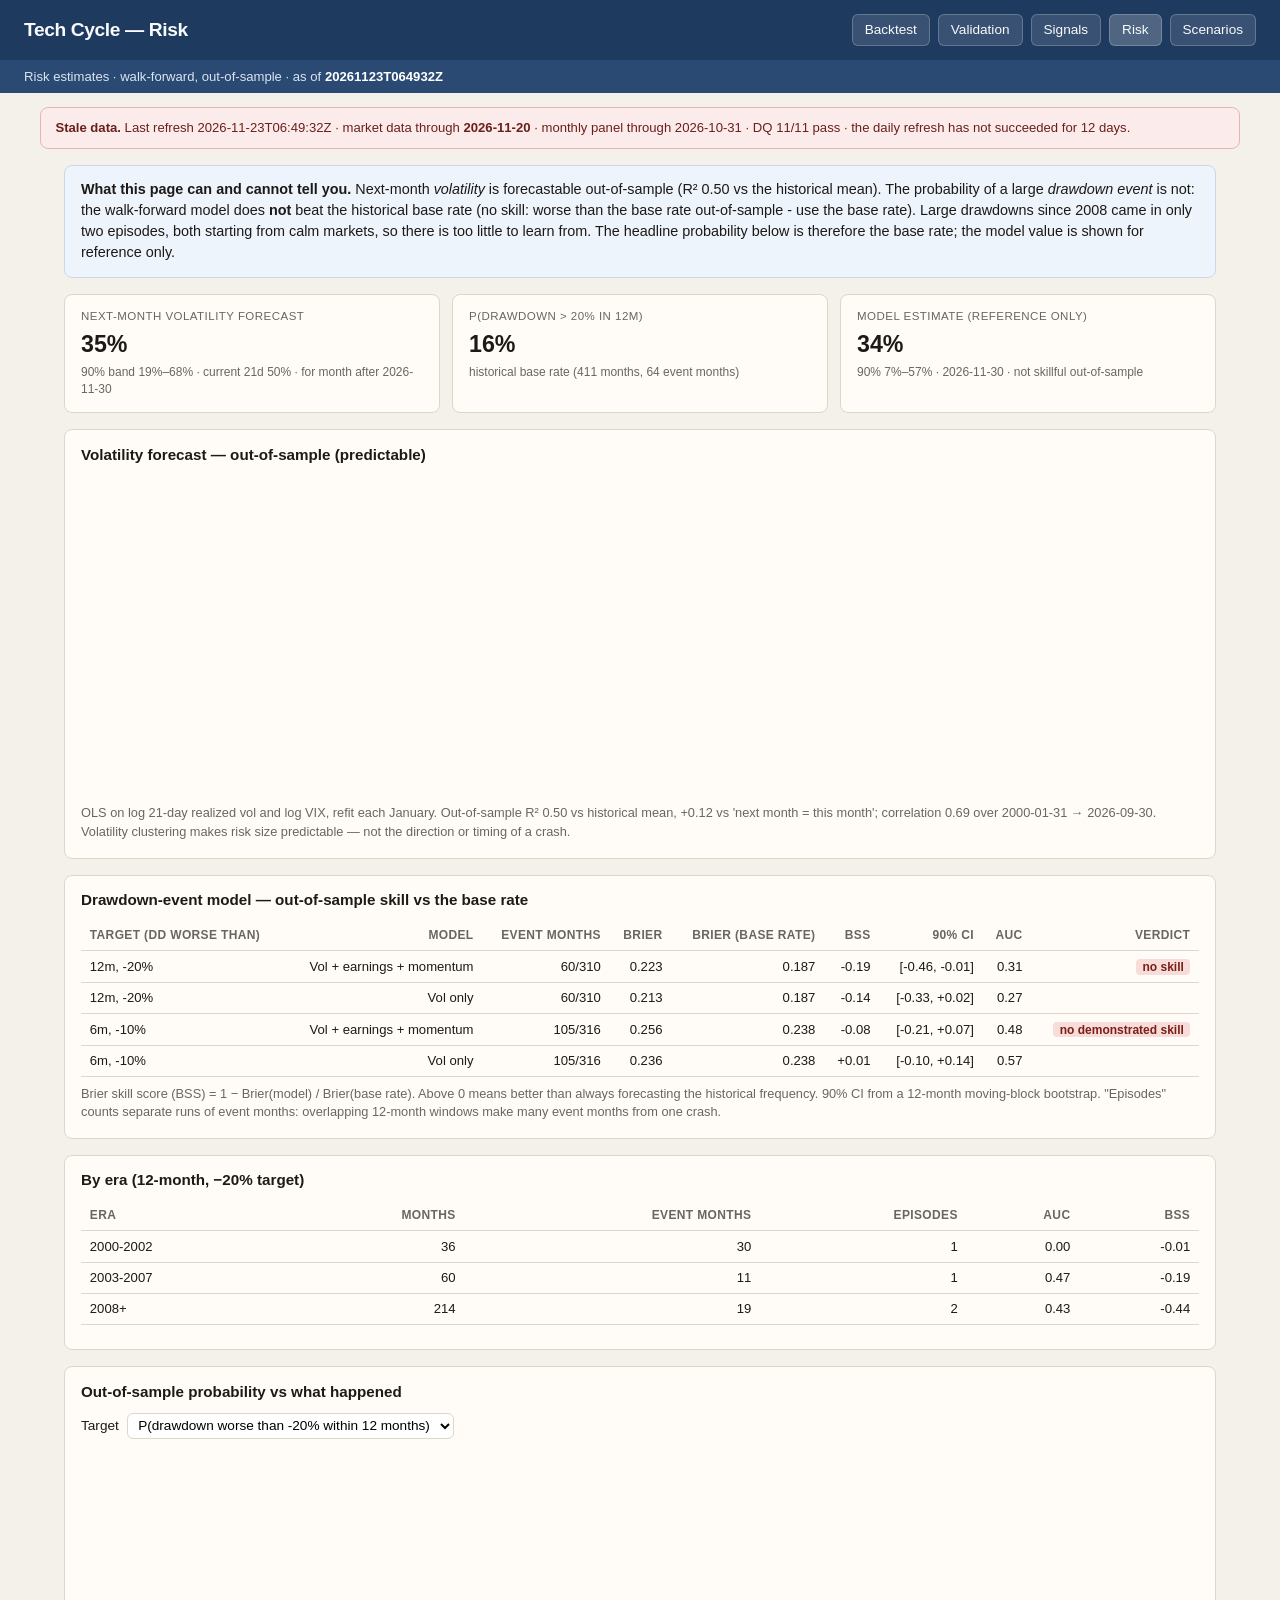
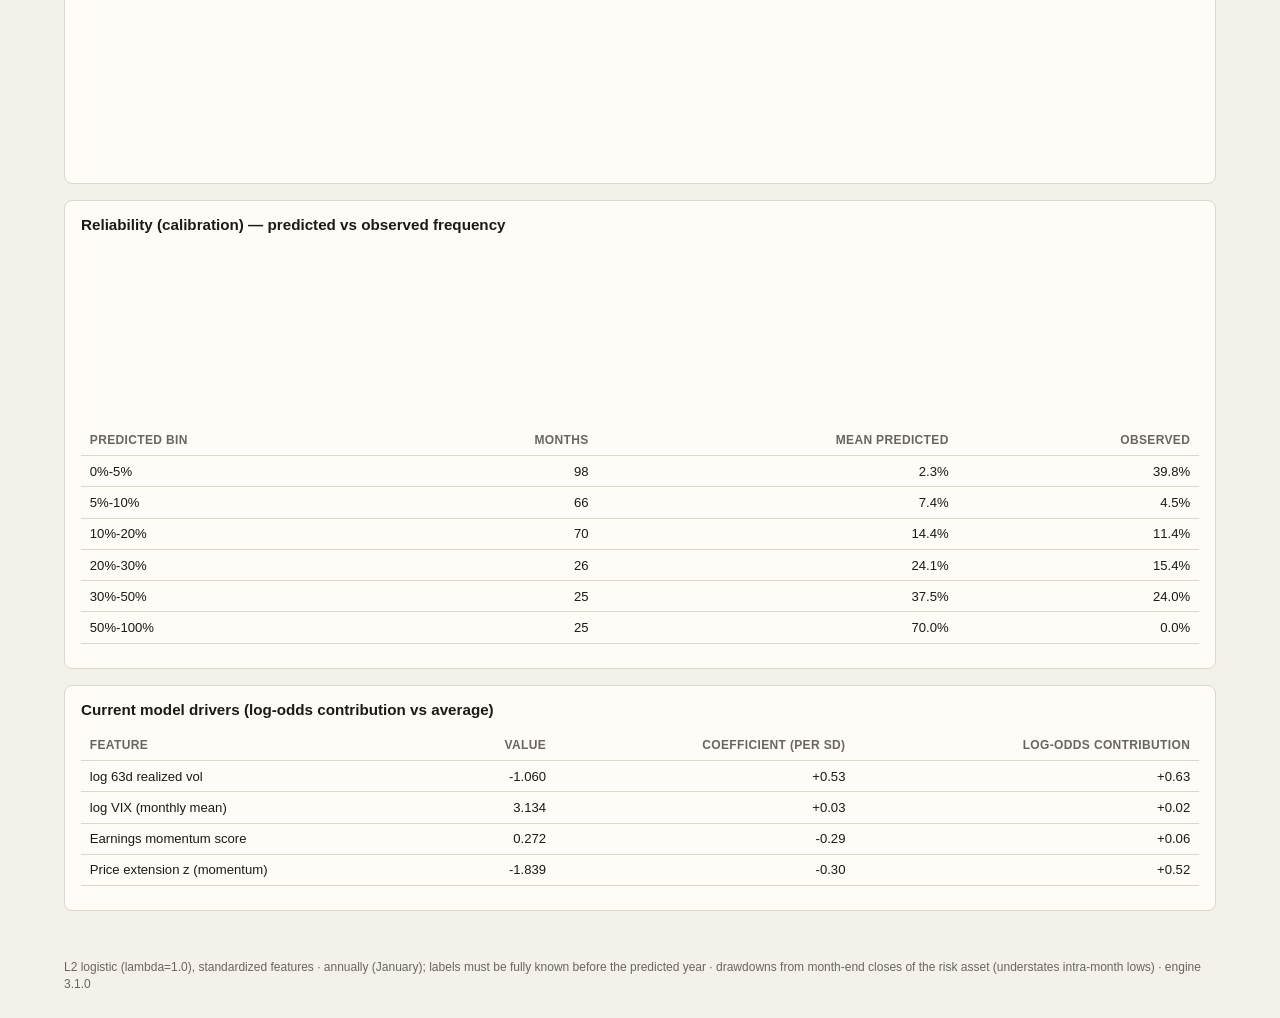
==== risk.html @ 4c21b6f7 "Add walk-forward drawdown-probability model and volatility forecast - engine/tcd/risk_model.py: L2 l" ====
<!DOCTYPE html>
<html lang="en">
<head>
  <meta charset="utf-8" />
  <meta name="viewport" content="width=device-width, initial-scale=1" />
  <title>Tech Cycle — Risk</title>
  <link rel="stylesheet" href="css/app.css" />
  <script src="static/chart.umd.min.js"></script>
</head>
<body>
  <header class="topbar">
    <h1>Tech Cycle — Risk</h1>
    <nav class="nav-links" aria-label="Primary">
      <a href="index.html">Backtest</a>
      <a href="validation.html">Validation</a>
      <a href="signals.html">Signals</a>
      <a class="active" href="risk.html">Risk</a>
      <a href="scenarios.html">Scenarios</a>
    </nav>
  </header>
  <div class="subbar" id="asof-line">Loading…</div>
  <div class="banner" id="banner">Loading data status…</div>

  <main>
    <section class="interp" id="summary">Loading…</section>

    <section class="metrics">
      <div class="card"><div class="label">Next-month volatility forecast</div><div class="value" id="r-vol">—</div><div class="sub" id="r-vol-sub">—</div></div>
      <div class="card"><div class="label" id="r-dd-label">P(drawdown &gt; 20% in 12m)</div><div class="value" id="r-dd">—</div><div class="sub" id="r-dd-sub">—</div></div>
      <div class="card"><div class="label">Model estimate (reference only)</div><div class="value" id="r-model">—</div><div class="sub" id="r-model-sub">—</div></div>
    </section>

    <section class="panel">
      <h2>Volatility forecast — out-of-sample (predictable)</h2>
      <div class="chart-wrap"><canvas id="volChart"></canvas></div>
      <p class="note" id="volNote"></p>
    </section>

    <section class="panel">
      <h2>Drawdown-event model — out-of-sample skill vs the base rate</h2>
      <div class="table-wrap"><table id="skillTable"></table></div>
      <p class="note">Brier skill score (BSS) = 1 − Brier(model) / Brier(base rate). Above 0 means better than always forecasting the historical frequency. 90% CI from a 12-month moving-block bootstrap. "Episodes" counts separate runs of event months: overlapping 12-month windows make many event months from one crash.</p>
    </section>

    <section class="panel">
      <h2>By era (12-month, −20% target)</h2>
      <div class="table-wrap"><table id="eraTable"></table></div>
    </section>

    <section class="panel">
      <h2>Out-of-sample probability vs what happened</h2>
      <label class="picker">Target <select id="tgtPick"></select></label>
      <div class="chart-wrap"><canvas id="probChart"></canvas></div>
    </section>

    <section class="panel">
      <h2>Reliability (calibration) — predicted vs observed frequency</h2>
      <div class="chart-wrap short"><canvas id="relChart"></canvas></div>
      <div class="table-wrap"><table id="relTable"></table></div>
    </section>

    <section class="panel">
      <h2>Current model drivers (log-odds contribution vs average)</h2>
      <div class="table-wrap"><table id="drvTable"></table></div>
    </section>
  </main>

  <footer id="footer">Loading…</footer>
  <script src="js/common.js"></script>
  <script src="js/risk.js"></script>
</body>
</html>
---- css/app.css ----
:root {
  --bg: #f4f1ea;
  --panel: #fffcf7;
  --ink: #1c1917;
  --muted: #6b6560;
  --line: #ddd6cb;
  --accent: #2f6f4e;
  --nav: #1e3a5f;
  --nav-sub: #2a4a73;
  --warn: #c45c26;
  --shock: #8b1e3f;
  --gold: #b08900;
}

* { box-sizing: border-box; }

body {
  margin: 0;
  font-family: "IBM Plex Sans", "Segoe UI", sans-serif;
  background: var(--bg);
  color: var(--ink);
  line-height: 1.45;
}

a { color: inherit; }

.topbar {
  background: var(--nav);
  color: #f8fafc;
  padding: 0.85rem 1.5rem;
  display: flex;
  flex-wrap: wrap;
  align-items: center;
  justify-content: space-between;
  gap: 0.75rem;
}

.topbar h1 {
  margin: 0;
  font-size: 1.2rem;
  font-weight: 650;
  letter-spacing: -0.02em;
}

.nav-links {
  display: flex;
  gap: 0.5rem;
}

.nav-links a {
  text-decoration: none;
  background: rgba(255, 255, 255, 0.12);
  border: 1px solid rgba(255, 255, 255, 0.22);
  padding: 0.35rem 0.75rem;
  border-radius: 6px;
  font-size: 0.85rem;
}

.nav-links a.active,
.nav-links a:hover {
  background: rgba(255, 255, 255, 0.22);
}

.subbar {
  background: var(--nav-sub);
  color: #dbe4f0;
  padding: 0.45rem 1.5rem;
  font-size: 0.82rem;
}

.subbar strong { color: #fff; }

.banner {
  margin: 0.85rem 1.5rem 0;
  max-width: 1200px;
  margin-left: auto;
  margin-right: auto;
  background: #fff7e8;
  border: 1px solid #e8d4a8;
  color: #5c4a22;
  border-radius: 8px;
  padding: 0.65rem 0.9rem;
  font-size: 0.82rem;
}

main {
  padding: 1rem 1.5rem 2rem;
  max-width: 1200px;
  margin: 0 auto;
}

.metrics {
  display: grid;
  grid-template-columns: repeat(auto-fit, minmax(140px, 1fr));
  gap: 0.75rem;
  margin-bottom: 1rem;
}

.card {
  background: var(--panel);
  border: 1px solid var(--line);
  border-radius: 8px;
  padding: 0.85rem 1rem;
}

.card .label {
  font-size: 0.72rem;
  text-transform: uppercase;
  letter-spacing: 0.04em;
  color: var(--muted);
}

.card .value {
  font-size: 1.45rem;
  font-weight: 650;
  font-variant-numeric: tabular-nums;
  margin-top: 0.2rem;
}

.card .sub {
  font-size: 0.75rem;
  color: var(--muted);
  margin-top: 0.15rem;
}

.panel {
  background: var(--panel);
  border: 1px solid var(--line);
  border-radius: 8px;
  padding: 0.85rem 1rem 1rem;
  margin-bottom: 1rem;
}

.panel h2 {
  margin: 0 0 0.65rem;
  font-size: 0.95rem;
  font-weight: 600;
}

.chart-wrap { position: relative; height: 320px; }
.chart-wrap.short { height: 180px; }

.legend-regimes {
  display: flex;
  flex-wrap: wrap;
  gap: 0.75rem;
  margin: 0.35rem 0 0.75rem;
  font-size: 0.8rem;
}

.legend-regimes span {
  display: inline-flex;
  align-items: center;
  gap: 0.35rem;
}

.swatch {
  width: 12px;
  height: 12px;
  border-radius: 2px;
  display: inline-block;
}

.regime-strip {
  height: 28px;
  width: 100%;
  display: flex;
  border-radius: 4px;
  overflow: hidden;
  border: 1px solid var(--line);
  margin-bottom: 0.5rem;
}

.regime-strip div { height: 100%; min-width: 1px; }

.preview-grid {
  display: grid;
  grid-template-columns: repeat(auto-fit, minmax(220px, 1fr));
  gap: 0.75rem;
}

.scenario-card {
  border: 1px solid var(--line);
  border-radius: 8px;
  padding: 0.85rem 1rem;
  background: #fff;
}

.scenario-card.base { border-left: 4px solid var(--accent); }
.scenario-card.overheat { border-left: 4px solid var(--warn); }
.scenario-card.shock { border-left: 4px solid var(--shock); }

.scenario-card h3 {
  margin: 0 0 0.35rem;
  font-size: 0.95rem;
  text-transform: capitalize;
}

.scenario-card p {
  margin: 0.35rem 0;
  font-size: 0.85rem;
  color: var(--ink);
}

.scenario-card ul {
  margin: 0.35rem 0 0;
  padding-left: 1.1rem;
  font-size: 0.8rem;
  color: var(--muted);
}

.weight {
  font-weight: 650;
  font-variant-numeric: tabular-nums;
}

.interp {
  background: #eef4fb;
  border: 1px solid #c9d9ea;
  border-radius: 8px;
  padding: 0.85rem 1rem;
  margin-bottom: 1rem;
  font-size: 0.9rem;
}

.disclaimer {
  background: #eef4fb;
  border: 1px solid #c9d9ea;
  border-radius: 8px;
  padding: 0.75rem 1rem;
  font-size: 0.85rem;
  margin-top: 0.5rem;
}

footer {
  padding: 0 1.5rem 1.5rem;
  color: var(--muted);
  font-size: 0.75rem;
  max-width: 1200px;
  margin: 0 auto;
}

code {
  font-size: 0.85em;
  background: #ebe6dc;
  padding: 0.1em 0.3em;
  border-radius: 3px;
}

@media (max-width: 640px) {
  .topbar, .subbar, main, footer, .banner { padding-left: 1rem; padding-right: 1rem; }
  .chart-wrap { height: 260px; }
}

/* ---- v2 additions: live banner, badges, tables, heatmap ---- */
.banner.live { background: #ecf5ef; border-color: #b9d8c4; color: #1f4a33; }
.banner.stale { background: #fbeceb; border-color: #e5b5b0; color: #6b1f1a; }

.basis { margin: 0 0 0.5rem; font-size: 0.82rem; color: var(--muted); }
.note { margin: 0.5rem 0 0; font-size: 0.8rem; color: var(--muted); }
.muted { color: var(--muted); }
.small { font-size: 0.8rem; font-weight: 500; }

.badge {
  display: inline-block;
  padding: 0.1rem 0.55rem;
  border-radius: 999px;
  font-size: 1.05rem;
  color: #fff;
}
.badge.r1 { background: #c45c26; }
.badge.r2 { background: #8b1e3f; }
.badge.r3 { background: #b08900; }
.badge.r4 { background: #2f6f4e; }

.scenario-card.digestion { border-left: 4px solid var(--gold); }

.table-wrap { overflow-x: auto; margin-bottom: 0.5rem; }
table { border-collapse: collapse; width: 100%; font-size: 0.82rem; font-variant-numeric: tabular-nums; }
th, td { padding: 0.35rem 0.55rem; border-bottom: 1px solid var(--line); text-align: right; white-space: nowrap; }
th:first-child, td:first-child { text-align: left; }
thead th { color: var(--muted); font-weight: 600; font-size: 0.75rem; text-transform: uppercase; letter-spacing: 0.03em; }
table.heat td { text-align: center; }
table.heat th { text-align: center; }

.dq { font-weight: 650; font-size: 0.75rem; padding: 0.05rem 0.4rem; border-radius: 4px; }
.dq.PASS { background: #e3f1e8; color: #1f4a33; }
.dq.WARN { background: #fff1d6; color: #6b4e00; }
.dq.FAIL { background: #f8dcd9; color: #7a1f17; }

.picker { display: inline-flex; gap: 0.5rem; align-items: center; font-size: 0.85rem; margin-bottom: 0.5rem; }
.picker select { font: inherit; padding: 0.2rem 0.4rem; border: 1px solid var(--line); border-radius: 6px; background: #fff; }
.note, .interp { overflow-wrap: anywhere; }
.picker { max-width: 100%; flex-wrap: wrap; }
.picker select { max-width: 100%; }
.model-pick { display: flex; flex-wrap: wrap; gap: 0.4rem; align-items: center; margin: 0 0 0.75rem; }
.model-pick button {
  font: inherit; font-size: 0.82rem; padding: 0.3rem 0.75rem; border-radius: 6px;
  border: 1px solid var(--line); background: var(--panel); color: var(--ink); cursor: pointer;
}
.model-pick button.active { background: var(--nav); color: #fff; border-color: var(--nav); }
.model-pick button:disabled { opacity: 0.4; cursor: not-allowed; }
.card.candidate { border-style: dashed; border-color: #9fb3cc; }
.nav-links { flex-wrap: wrap; }
@media (max-width: 640px) {
  .nav-links a { padding: 0.3rem 0.55rem; font-size: 0.8rem; }
}
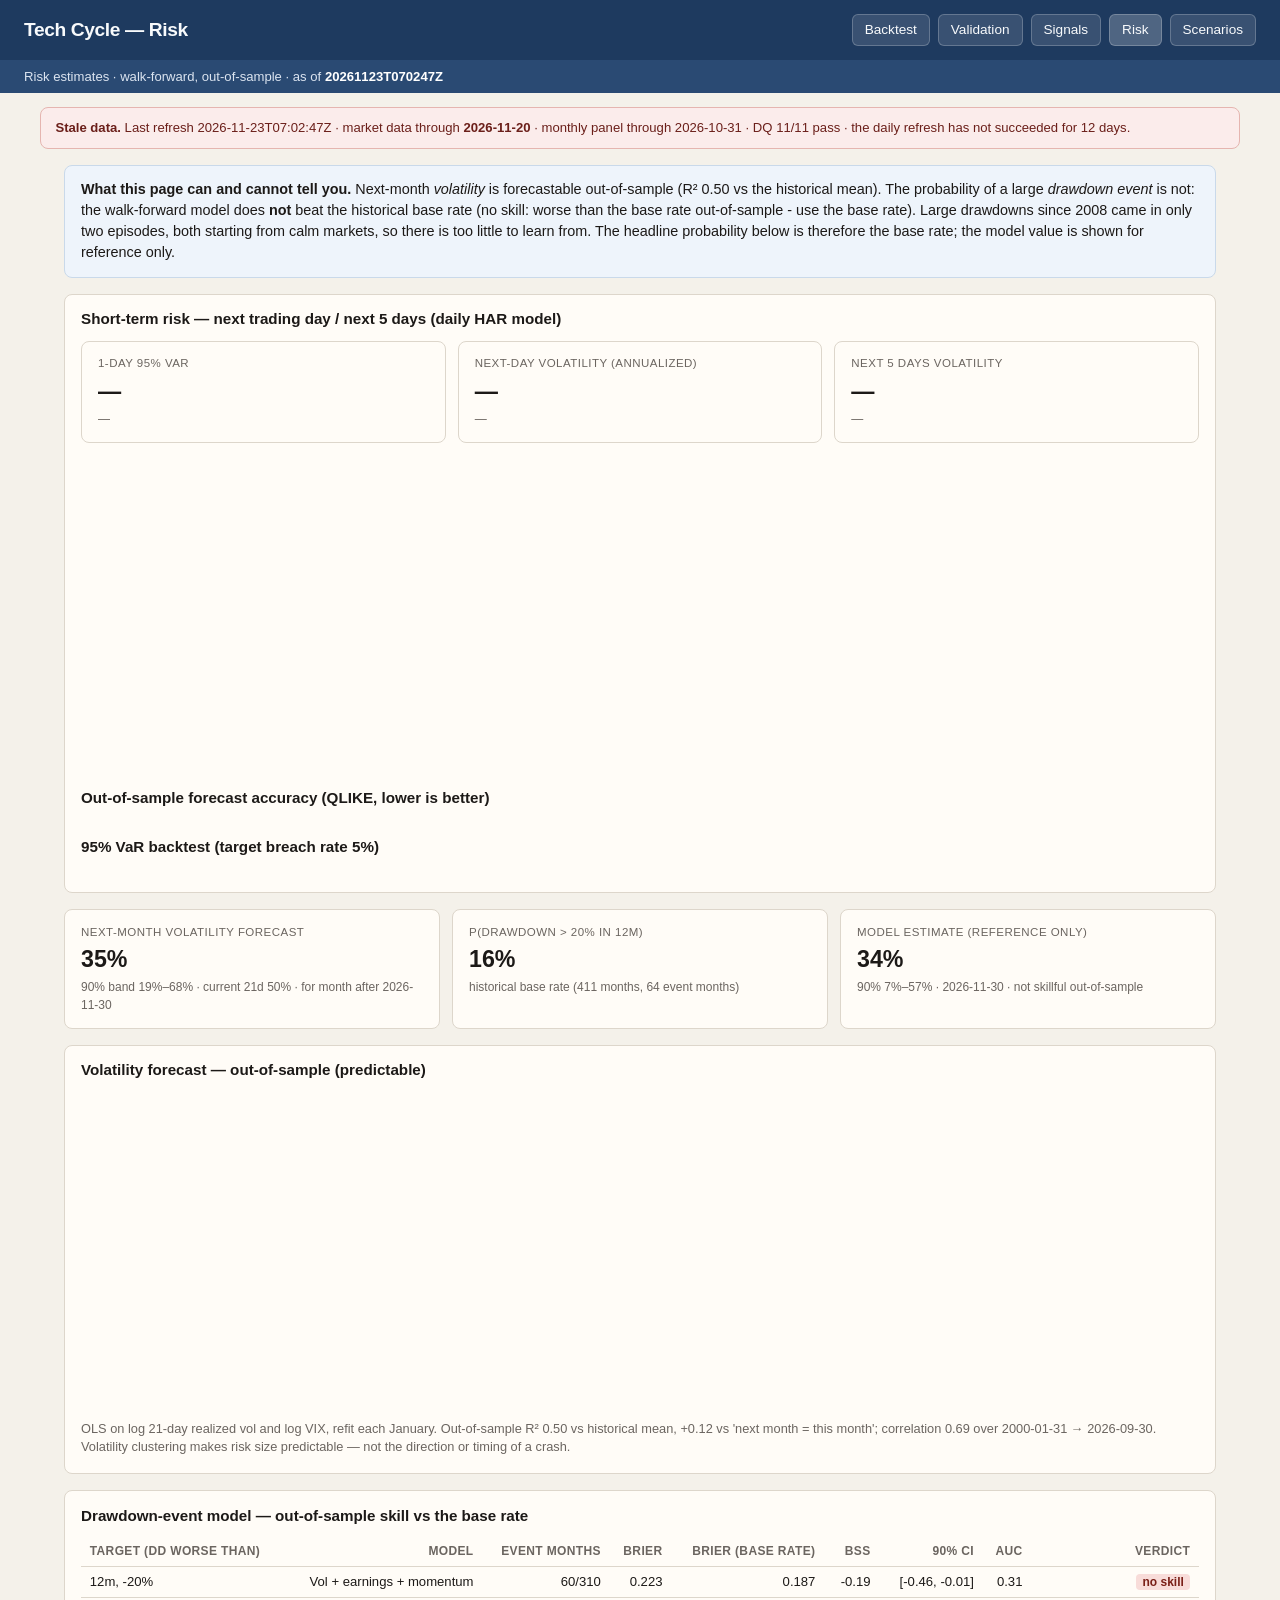
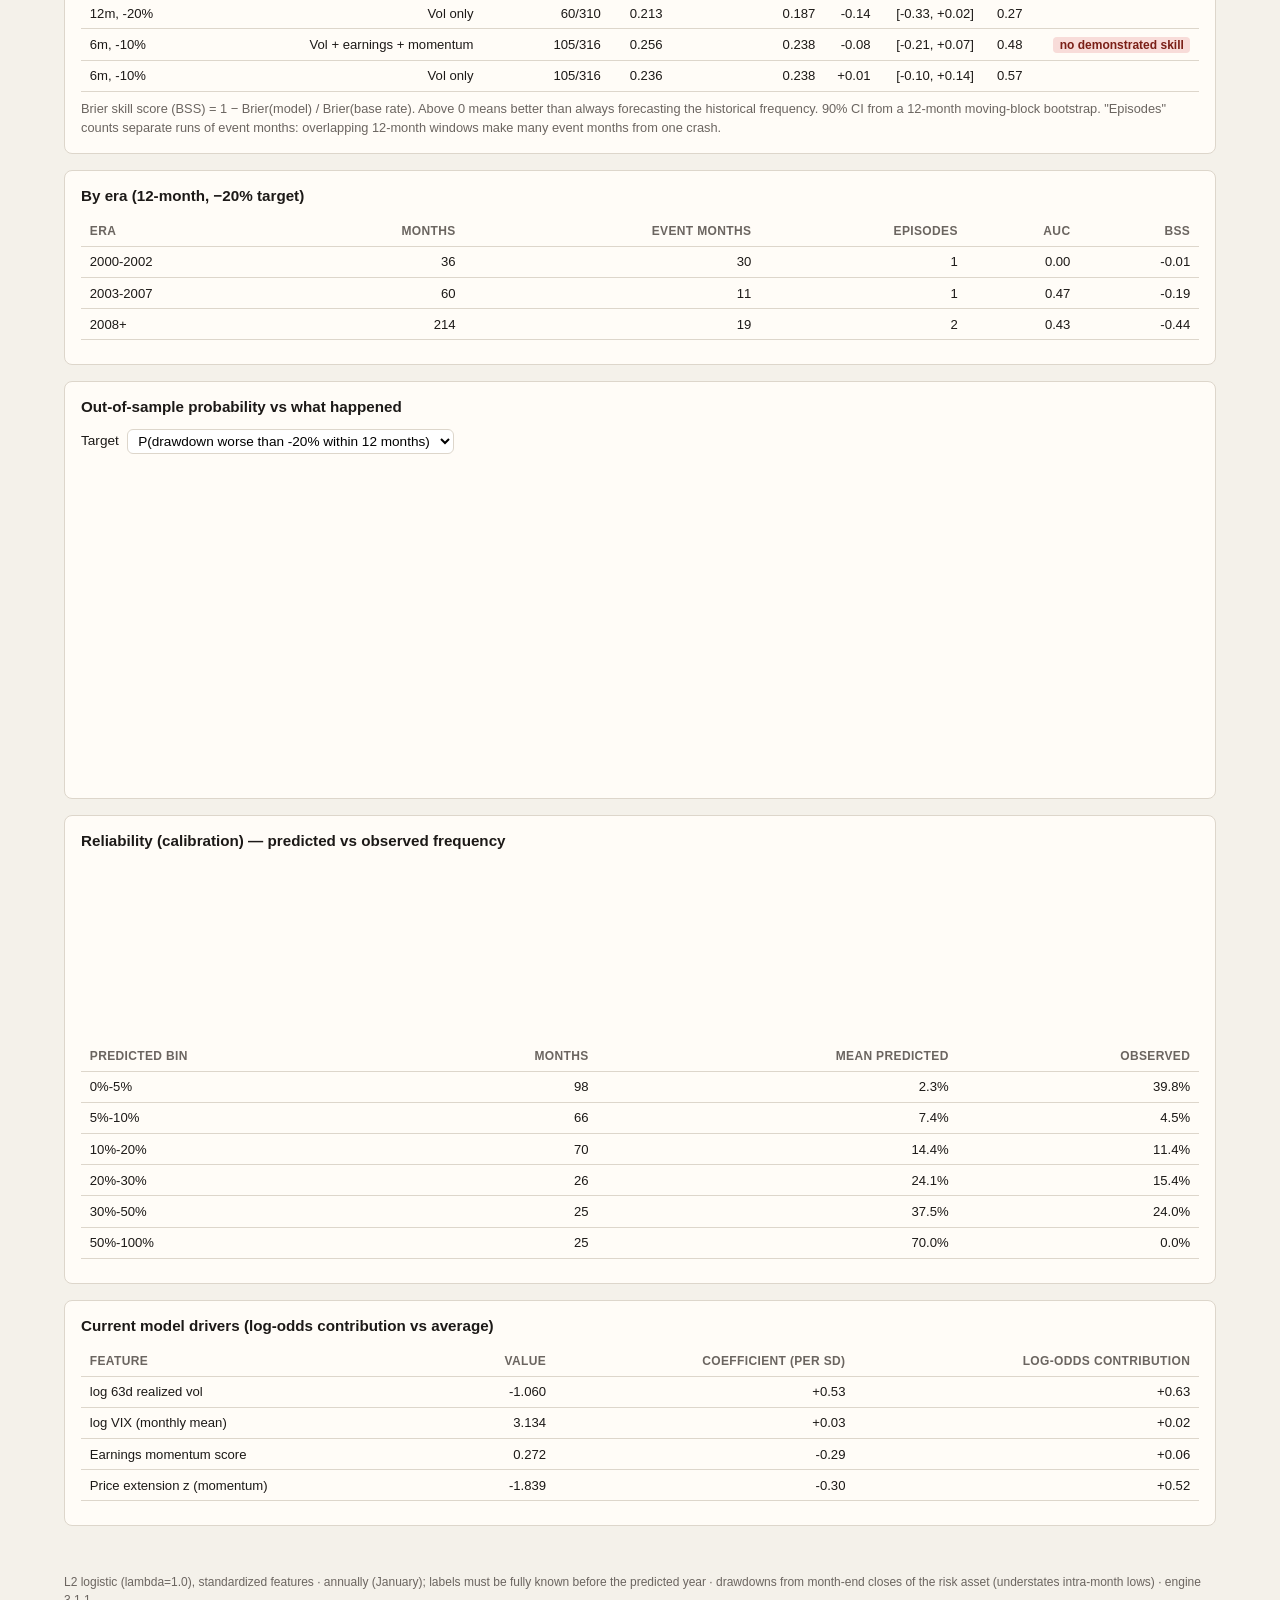
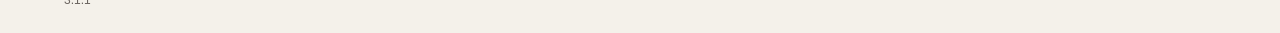
==== commit 0330460f: "Add daily HAR volatility / 95% VaR model and EPU news test - engine/tcd/short_risk.py: next-day and " ====
--- a/risk.html
+++ b/risk.html
@@ -23,6 +23,23 @@
 
   <main>
     <section class="interp" id="summary">Loading…</section>
+
+    <section class="panel">
+      <h2>Short-term risk — next trading day / next 5 days (daily HAR model)</h2>
+      <div class="metrics">
+        <div class="card"><div class="label">1-day 95% VaR</div><div class="value" id="s-var">—</div><div class="sub" id="s-var-sub">—</div></div>
+        <div class="card"><div class="label">Next-day volatility (annualized)</div><div class="value" id="s-vol1">—</div><div class="sub" id="s-vol1-sub">—</div></div>
+        <div class="card"><div class="label">Next 5 days volatility</div><div class="value" id="s-vol5">—</div><div class="sub" id="s-vol5-sub">—</div></div>
+      </div>
+      <div class="chart-wrap"><canvas id="varChart"></canvas></div>
+      <p class="note" id="varNote"></p>
+      <h2>Out-of-sample forecast accuracy (QLIKE, lower is better)</h2>
+      <div class="table-wrap"><table id="stVarTable"></table></div>
+      <div class="table-wrap"><table id="stDmTable"></table></div>
+      <h2>95% VaR backtest (target breach rate 5%)</h2>
+      <div class="table-wrap"><table id="stBtTable"></table></div>
+      <p class="note" id="epuNote"></p>
+    </section>
 
     <section class="metrics">
       <div class="card"><div class="label">Next-month volatility forecast</div><div class="value" id="r-vol">—</div><div class="sub" id="r-vol-sub">—</div></div>
--- a/css/app.css
+++ b/css/app.css
@@ -305,3 +305,4 @@
 @media (max-width: 640px) {
   .nav-links a { padding: 0.3rem 0.55rem; font-size: 0.8rem; }
 }
+#promoTable td:nth-child(2), #promoTable th:nth-child(2) { text-align: left; white-space: normal; }
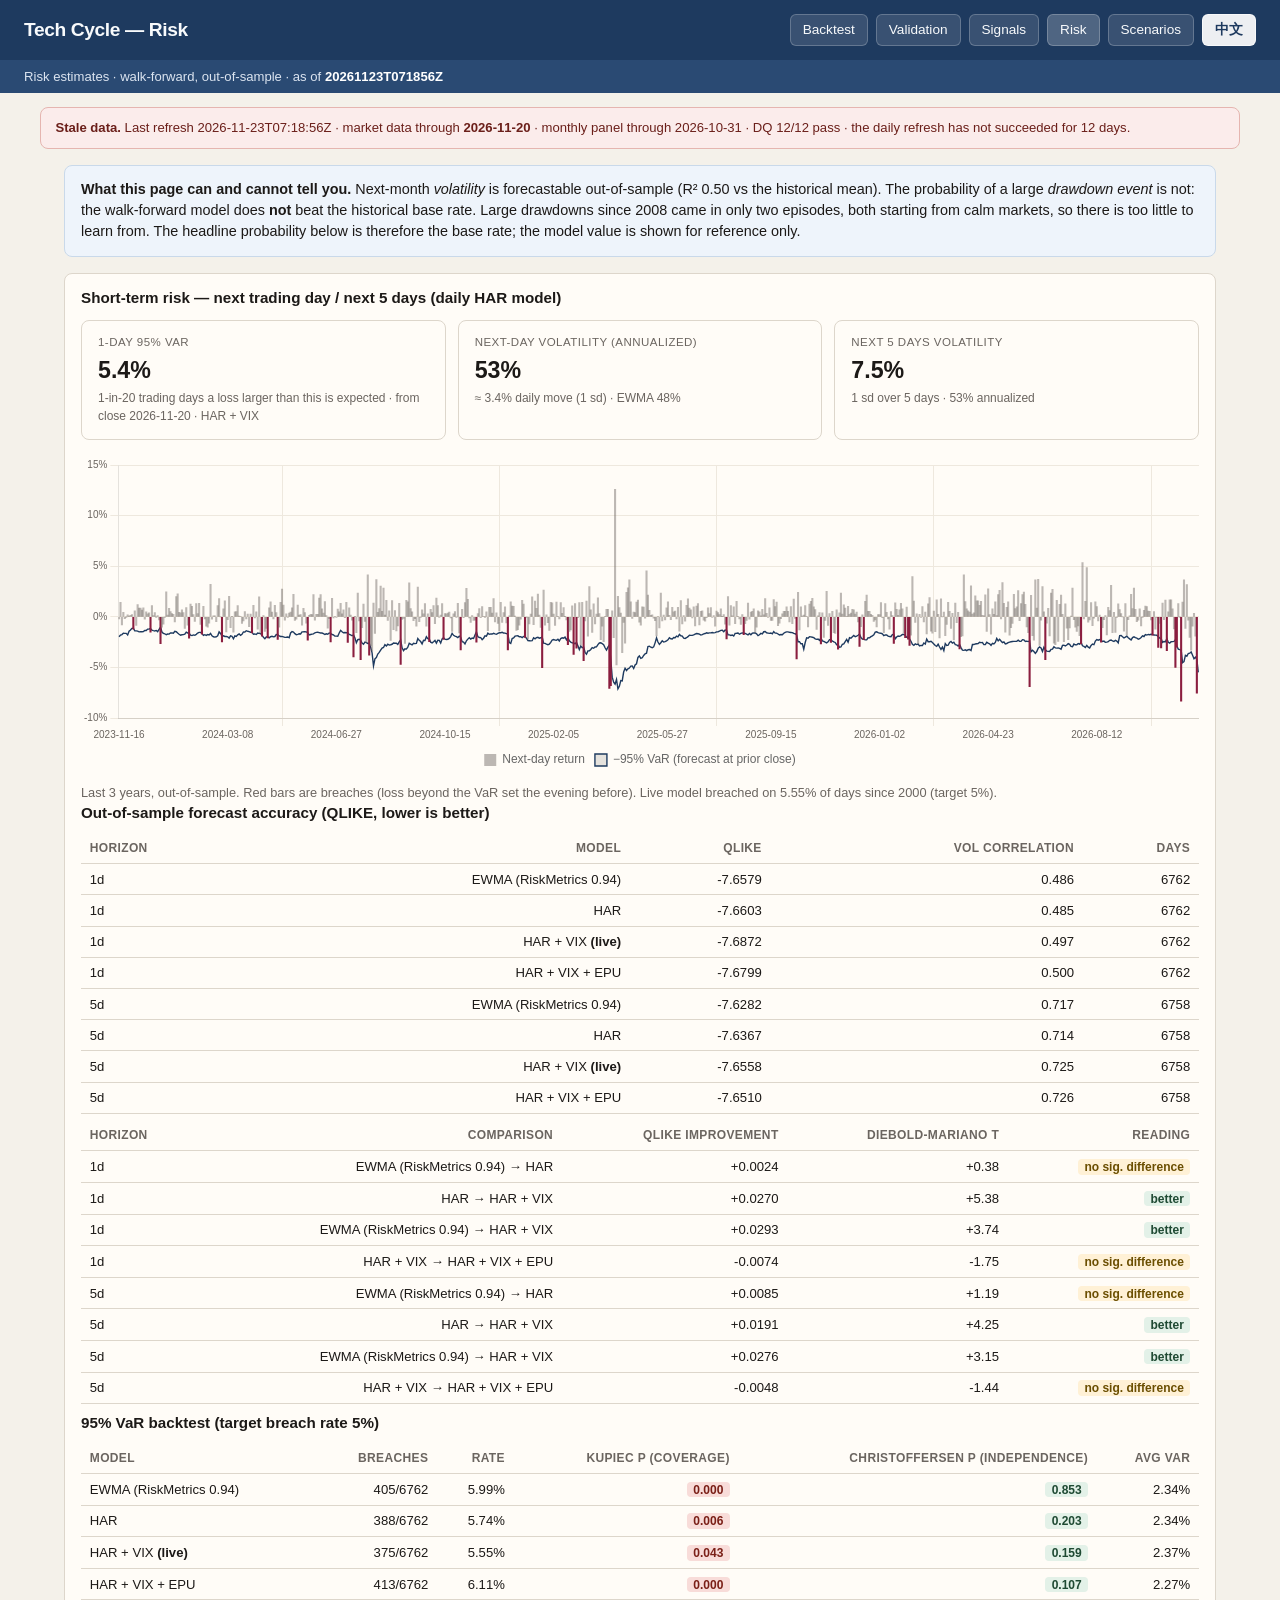
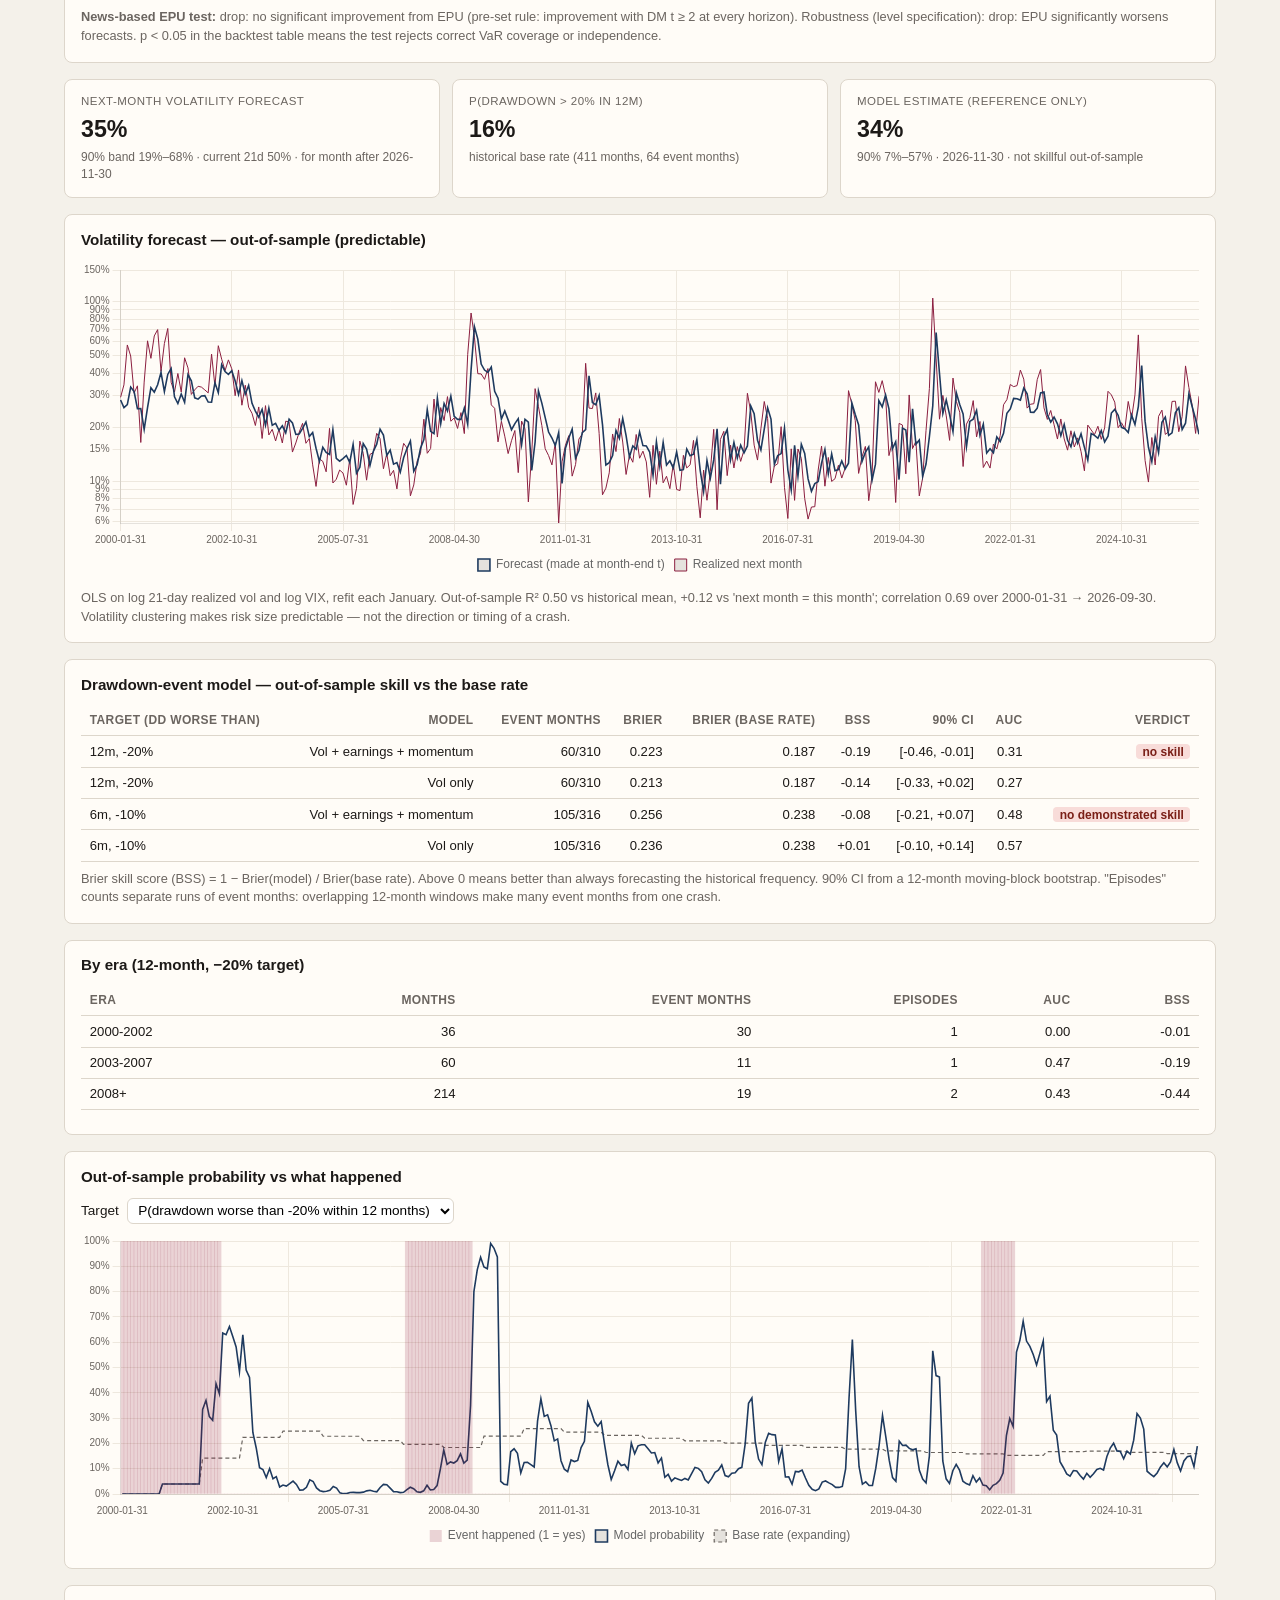
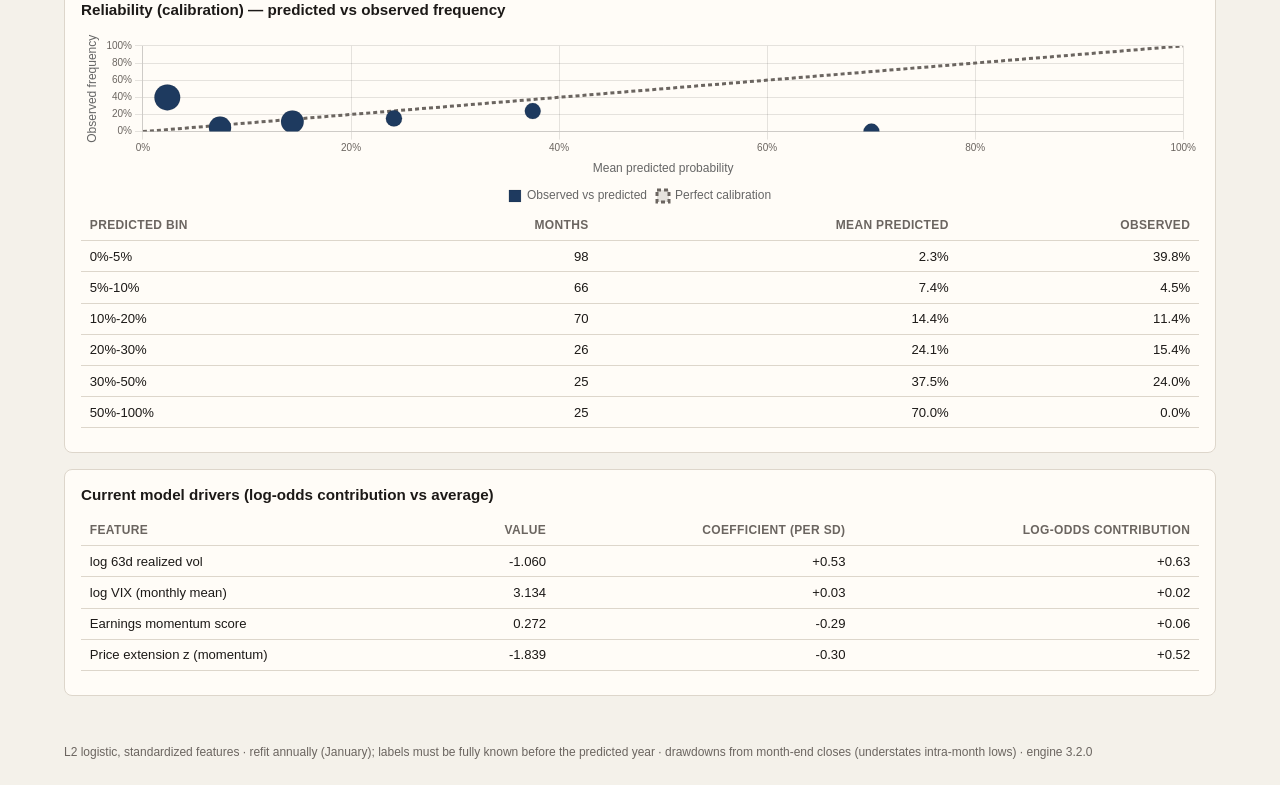
==== commit 39379f9f: "Add Traditional Chinese (zh-TW) locale to the dashboard - js/i18n.js: language detection (?lang= > s" ====
--- a/risk.html
+++ b/risk.html
@@ -7,82 +7,83 @@
   <link rel="stylesheet" href="css/app.css" />
   <script src="static/chart.umd.min.js"></script>
 </head>
-<body>
+<body data-i18n-title="risk.title">
   <header class="topbar">
-    <h1>Tech Cycle — Risk</h1>
+    <h1 data-i18n="risk.title">Tech Cycle — Risk</h1>
     <nav class="nav-links" aria-label="Primary">
-      <a href="index.html">Backtest</a>
-      <a href="validation.html">Validation</a>
-      <a href="signals.html">Signals</a>
-      <a class="active" href="risk.html">Risk</a>
-      <a href="scenarios.html">Scenarios</a>
+      <a href="index.html" data-i18n="nav.backtest">Backtest</a>
+      <a href="validation.html" data-i18n="nav.validation">Validation</a>
+      <a href="signals.html" data-i18n="nav.signals">Signals</a>
+      <a class="active" href="risk.html" data-i18n="nav.risk">Risk</a>
+      <a href="scenarios.html" data-i18n="nav.scenarios">Scenarios</a>
     </nav>
   </header>
-  <div class="subbar" id="asof-line">Loading…</div>
-  <div class="banner" id="banner">Loading data status…</div>
+  <div class="subbar" id="asof-line" data-i18n="common.loading">Loading…</div>
+  <div class="banner" id="banner" data-i18n="common.loadingStatus">Loading data status…</div>
 
   <main>
-    <section class="interp" id="summary">Loading…</section>
+    <section class="interp" id="summary" data-i18n="common.loading">Loading…</section>
 
-    <section class="panel">
-      <h2>Short-term risk — next trading day / next 5 days (daily HAR model)</h2>
+    <section class="panel" id="stPanel">
+      <h2 data-i18n="risk.st.h2"></h2>
       <div class="metrics">
-        <div class="card"><div class="label">1-day 95% VaR</div><div class="value" id="s-var">—</div><div class="sub" id="s-var-sub">—</div></div>
-        <div class="card"><div class="label">Next-day volatility (annualized)</div><div class="value" id="s-vol1">—</div><div class="sub" id="s-vol1-sub">—</div></div>
-        <div class="card"><div class="label">Next 5 days volatility</div><div class="value" id="s-vol5">—</div><div class="sub" id="s-vol5-sub">—</div></div>
+        <div class="card"><div class="label" data-i18n="risk.st.var">1-day 95% VaR</div><div class="value" id="s-var">—</div><div class="sub" id="s-var-sub">—</div></div>
+        <div class="card"><div class="label" data-i18n="risk.st.vol1">Next-day volatility</div><div class="value" id="s-vol1">—</div><div class="sub" id="s-vol1-sub">—</div></div>
+        <div class="card"><div class="label" data-i18n="risk.st.vol5">Next 5 days volatility</div><div class="value" id="s-vol5">—</div><div class="sub" id="s-vol5-sub">—</div></div>
       </div>
       <div class="chart-wrap"><canvas id="varChart"></canvas></div>
       <p class="note" id="varNote"></p>
-      <h2>Out-of-sample forecast accuracy (QLIKE, lower is better)</h2>
+      <h2 data-i18n="risk.st.acc.h2"></h2>
       <div class="table-wrap"><table id="stVarTable"></table></div>
       <div class="table-wrap"><table id="stDmTable"></table></div>
-      <h2>95% VaR backtest (target breach rate 5%)</h2>
+      <h2 data-i18n="risk.st.bt.h2"></h2>
       <div class="table-wrap"><table id="stBtTable"></table></div>
       <p class="note" id="epuNote"></p>
     </section>
 
     <section class="metrics">
-      <div class="card"><div class="label">Next-month volatility forecast</div><div class="value" id="r-vol">—</div><div class="sub" id="r-vol-sub">—</div></div>
-      <div class="card"><div class="label" id="r-dd-label">P(drawdown &gt; 20% in 12m)</div><div class="value" id="r-dd">—</div><div class="sub" id="r-dd-sub">—</div></div>
-      <div class="card"><div class="label">Model estimate (reference only)</div><div class="value" id="r-model">—</div><div class="sub" id="r-model-sub">—</div></div>
+      <div class="card"><div class="label" data-i18n="risk.lt.vol">Next-month volatility forecast</div><div class="value" id="r-vol">—</div><div class="sub" id="r-vol-sub">—</div></div>
+      <div class="card"><div class="label" data-i18n-html="risk.lt.dd"></div><div class="value" id="r-dd">—</div><div class="sub" id="r-dd-sub">—</div></div>
+      <div class="card"><div class="label" data-i18n="risk.lt.model">Model estimate (reference only)</div><div class="value" id="r-model">—</div><div class="sub" id="r-model-sub">—</div></div>
     </section>
 
     <section class="panel">
-      <h2>Volatility forecast — out-of-sample (predictable)</h2>
+      <h2 data-i18n="risk.vf.h2"></h2>
       <div class="chart-wrap"><canvas id="volChart"></canvas></div>
       <p class="note" id="volNote"></p>
     </section>
 
     <section class="panel">
-      <h2>Drawdown-event model — out-of-sample skill vs the base rate</h2>
+      <h2 data-i18n="risk.sk.h2"></h2>
       <div class="table-wrap"><table id="skillTable"></table></div>
-      <p class="note">Brier skill score (BSS) = 1 − Brier(model) / Brier(base rate). Above 0 means better than always forecasting the historical frequency. 90% CI from a 12-month moving-block bootstrap. "Episodes" counts separate runs of event months: overlapping 12-month windows make many event months from one crash.</p>
+      <p class="note" data-i18n="risk.sk.note"></p>
     </section>
 
     <section class="panel">
-      <h2>By era (12-month, −20% target)</h2>
+      <h2 data-i18n="risk.era.h2"></h2>
       <div class="table-wrap"><table id="eraTable"></table></div>
     </section>
 
     <section class="panel">
-      <h2>Out-of-sample probability vs what happened</h2>
-      <label class="picker">Target <select id="tgtPick"></select></label>
+      <h2 data-i18n="risk.pr.h2"></h2>
+      <label class="picker"><span data-i18n="risk.pr.pick">Target</span> <select id="tgtPick"></select></label>
       <div class="chart-wrap"><canvas id="probChart"></canvas></div>
     </section>
 
     <section class="panel">
-      <h2>Reliability (calibration) — predicted vs observed frequency</h2>
+      <h2 data-i18n="risk.rel.h2"></h2>
       <div class="chart-wrap short"><canvas id="relChart"></canvas></div>
       <div class="table-wrap"><table id="relTable"></table></div>
     </section>
 
     <section class="panel">
-      <h2>Current model drivers (log-odds contribution vs average)</h2>
+      <h2 data-i18n="risk.drv.h2"></h2>
       <div class="table-wrap"><table id="drvTable"></table></div>
     </section>
   </main>
 
-  <footer id="footer">Loading…</footer>
+  <footer id="footer" data-i18n="common.loading">Loading…</footer>
+  <script src="js/i18n.js"></script>
   <script src="js/common.js"></script>
   <script src="js/risk.js"></script>
 </body>
--- a/css/app.css
+++ b/css/app.css
@@ -306,3 +306,11 @@
   .nav-links a { padding: 0.3rem 0.55rem; font-size: 0.8rem; }
 }
 #promoTable td:nth-child(2), #promoTable th:nth-child(2) { text-align: left; white-space: normal; }
+.lang-switch {
+  font: inherit; font-size: 0.85rem; cursor: pointer;
+  background: rgba(255, 255, 255, 0.92); color: var(--nav);
+  border: 1px solid rgba(255, 255, 255, 0.6); border-radius: 6px; padding: 0.35rem 0.75rem; font-weight: 600;
+}
+.lang-switch:hover { background: #fff; }
+@media (max-width: 640px) { .lang-switch { padding: 0.3rem 0.55rem; font-size: 0.8rem; } }
+html[lang="zh-TW"] body { font-family: "IBM Plex Sans", "Noto Sans TC", "PingFang TC", "Microsoft JhengHei", "Segoe UI", sans-serif; }
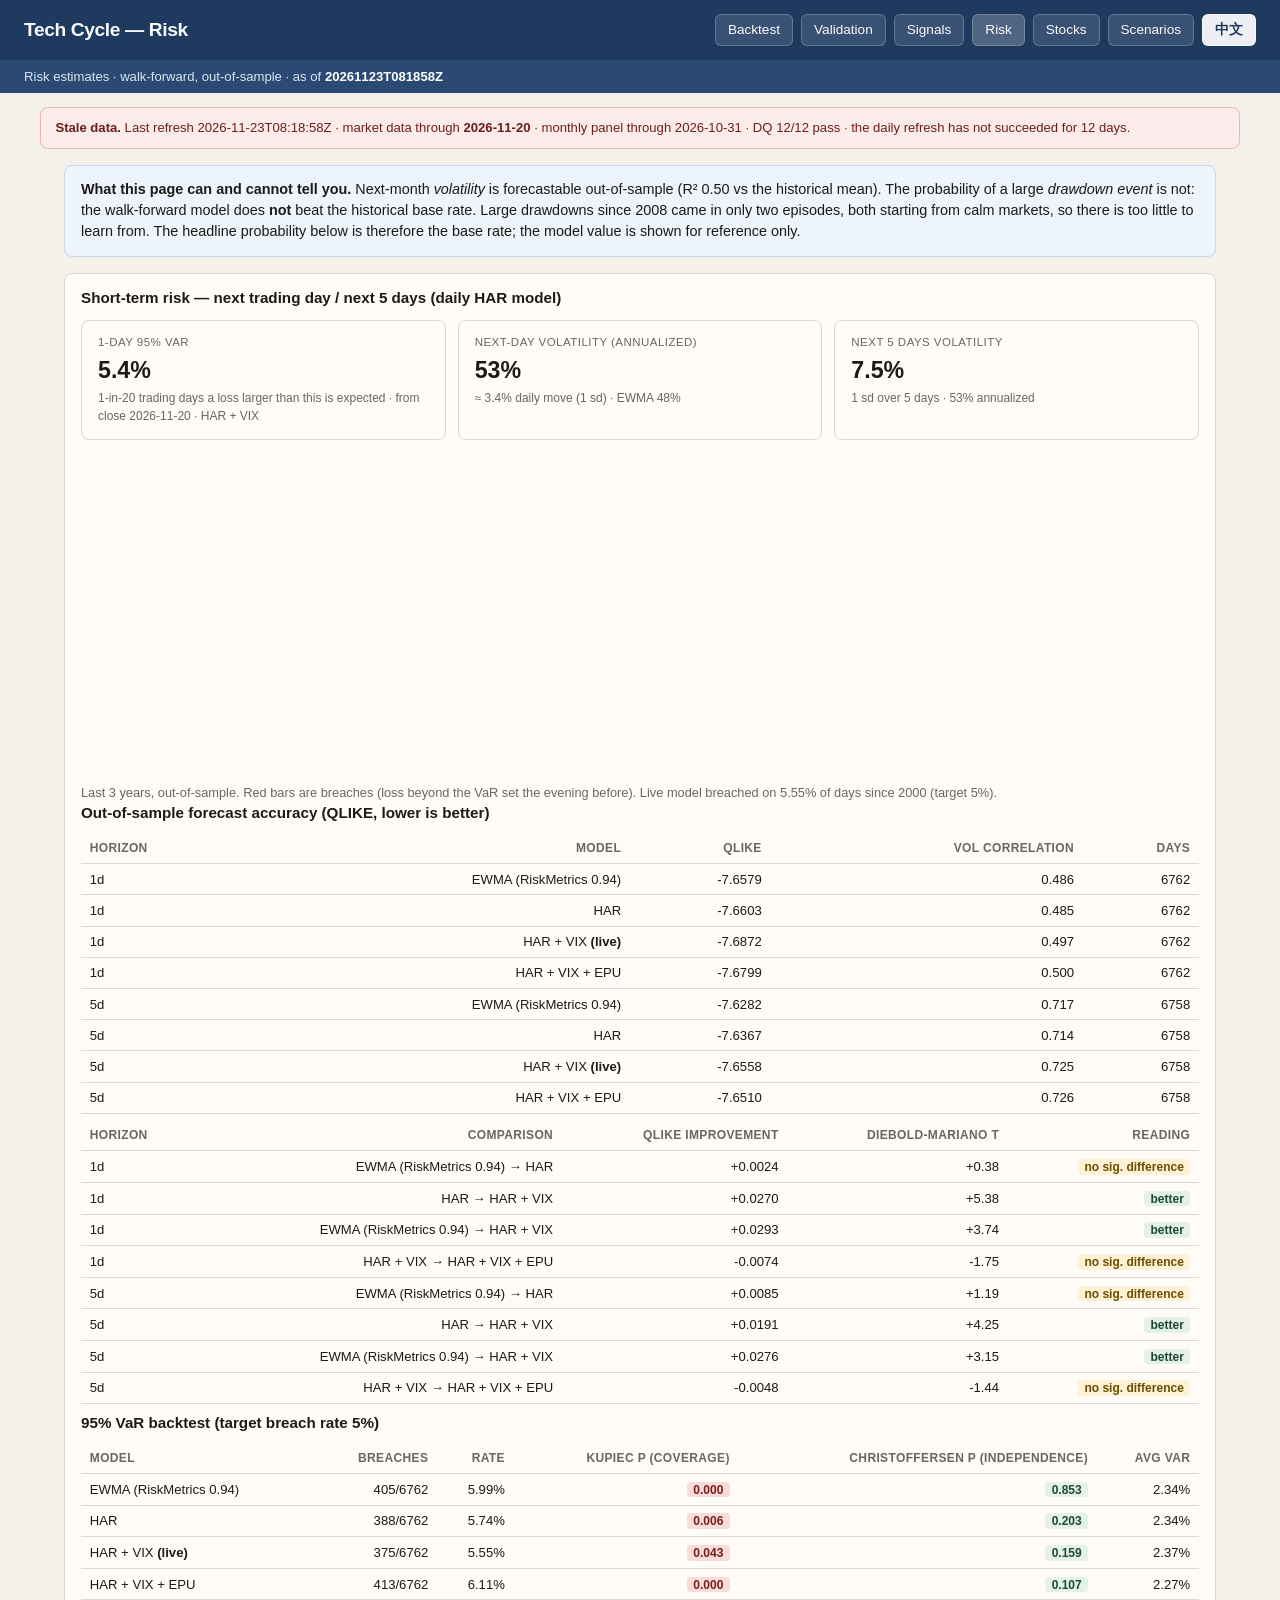
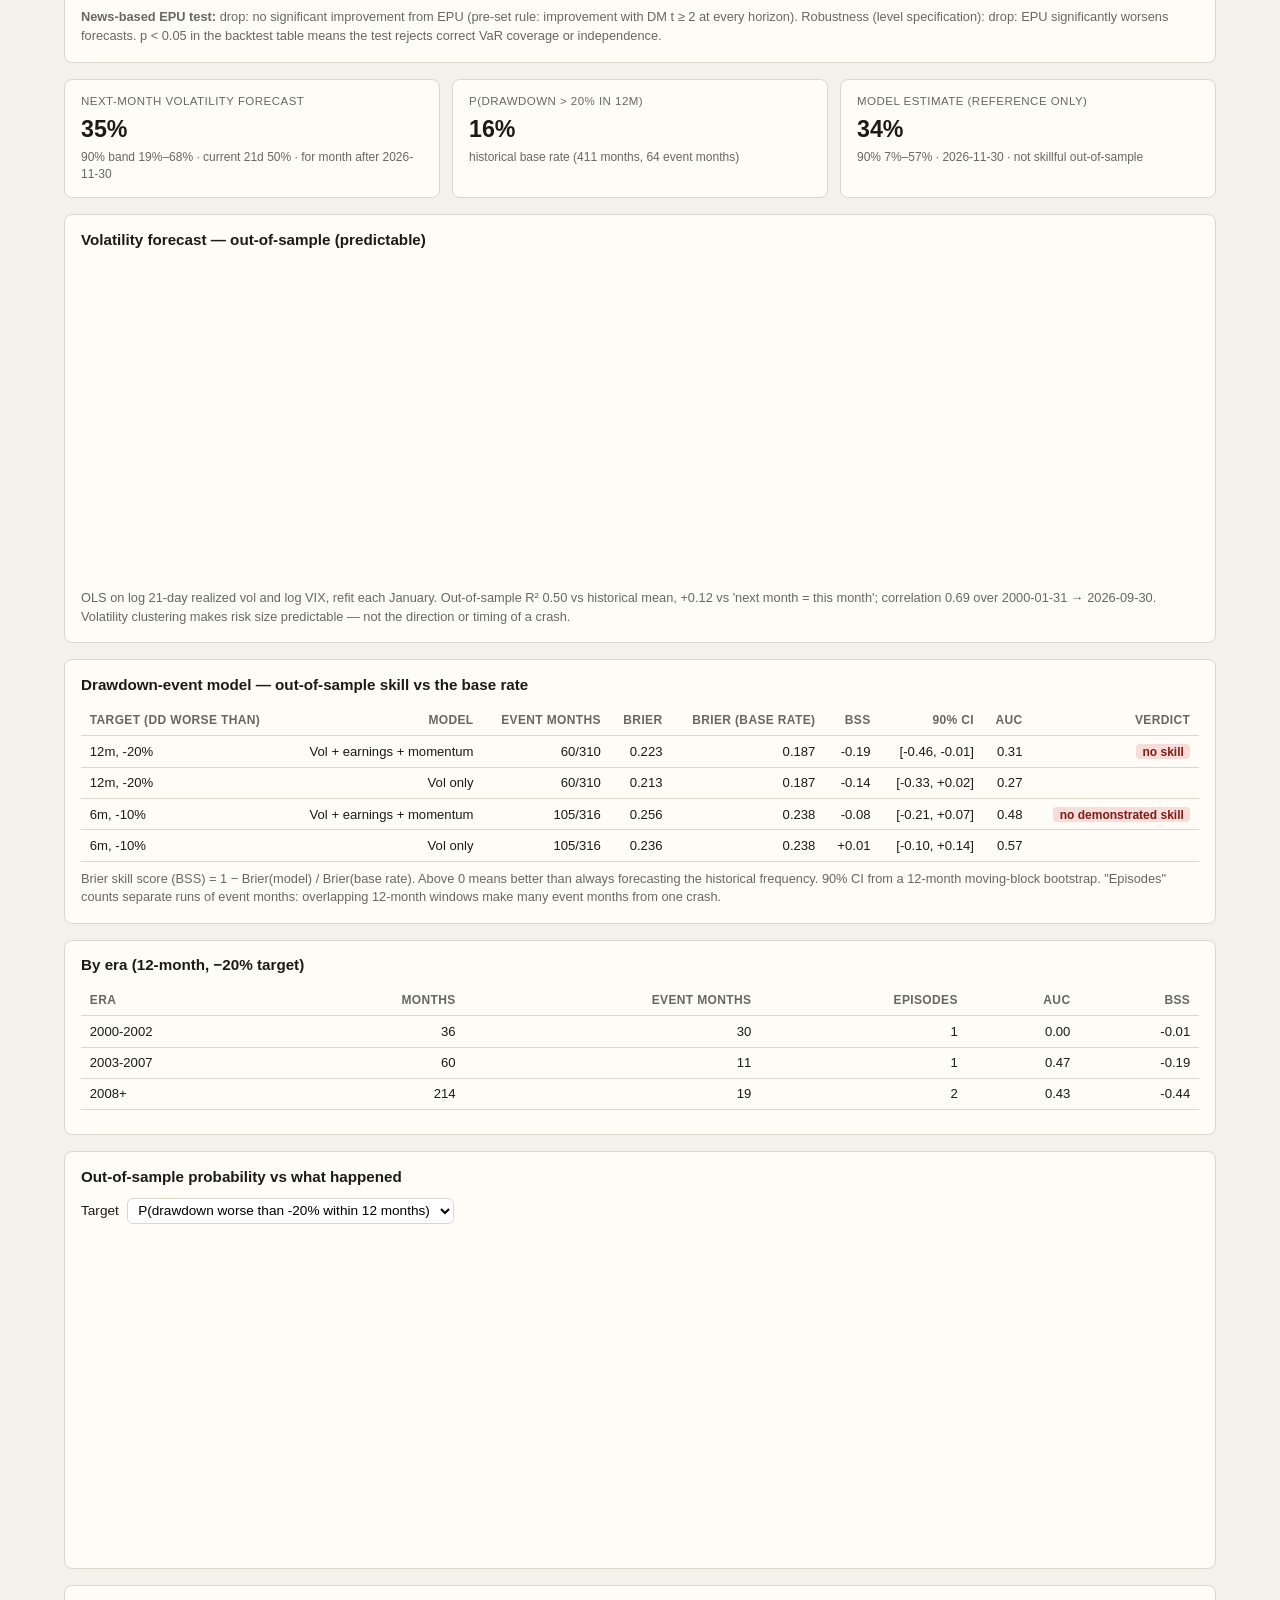
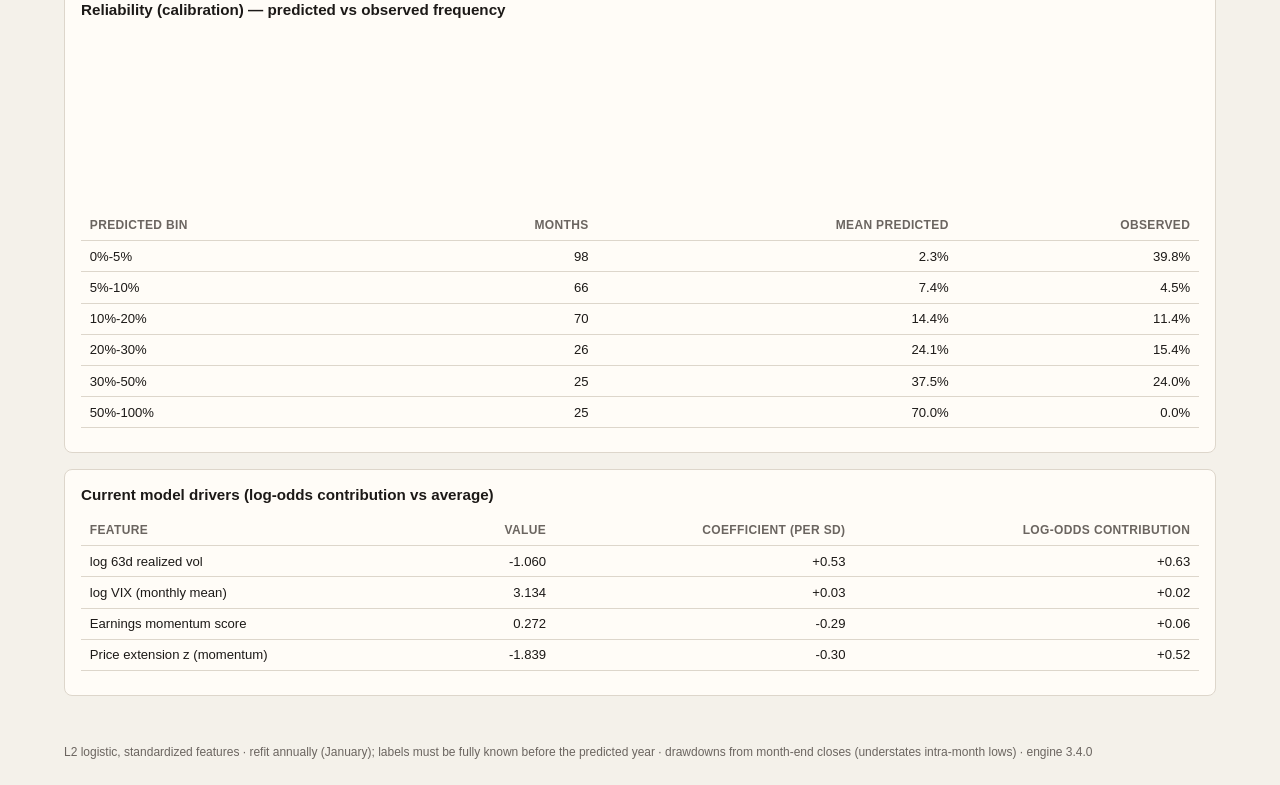
==== commit 9f835849: "Add per-stock risk monitoring: US mega caps + Taiwan AI supply chain - engine/watchlist.json: 10 US " ====
--- a/risk.html
+++ b/risk.html
@@ -15,6 +15,7 @@
       <a href="validation.html" data-i18n="nav.validation">Validation</a>
       <a href="signals.html" data-i18n="nav.signals">Signals</a>
       <a class="active" href="risk.html" data-i18n="nav.risk">Risk</a>
+      <a href="stocks.html" data-i18n="nav.stocks">Stocks</a>
       <a href="scenarios.html" data-i18n="nav.scenarios">Scenarios</a>
     </nav>
   </header>
--- a/css/app.css
+++ b/css/app.css
@@ -314,3 +314,31 @@
 .lang-switch:hover { background: #fff; }
 @media (max-width: 640px) { .lang-switch { padding: 0.3rem 0.55rem; font-size: 0.8rem; } }
 html[lang="zh-TW"] body { font-family: "IBM Plex Sans", "Noto Sans TC", "PingFang TC", "Microsoft JhengHei", "Segoe UI", sans-serif; }
+#xmCrit td:nth-child(2), #xmCrit th:nth-child(2) { text-align: left; white-space: normal; }
+
+/* ---- daily risk light ---- */
+.light { background: var(--panel); border: 1px solid var(--line); border-left: 6px solid var(--muted); border-radius: 8px; padding: 0.9rem 1.1rem; margin-bottom: 1rem; }
+.light[data-level="green"] { border-left-color: #2f6f4e; background: #f1f8f3; }
+.light[data-level="yellow"] { border-left-color: #b08900; background: #fdf8e8; }
+.light[data-level="red"] { border-left-color: #8b1e3f; background: #fbf0f1; }
+.light-head { display: flex; gap: 0.75rem; align-items: center; }
+.light-dot { width: 22px; height: 22px; border-radius: 50%; flex: none; background: var(--muted); box-shadow: 0 0 0 4px rgba(0,0,0,0.05); }
+.light[data-level="green"] .light-dot { background: #2f6f4e; }
+.light[data-level="yellow"] .light-dot { background: #d4a20c; }
+.light[data-level="red"] .light-dot { background: #b3261e; }
+.light-kicker { font-size: 0.72rem; text-transform: uppercase; letter-spacing: 0.04em; color: var(--muted); }
+.light h2 { margin: 0.1rem 0 0; font-size: 1.1rem; }
+.light ul { margin: 0.65rem 0 0.4rem; padding-left: 1.2rem; font-size: 0.92rem; line-height: 1.6; }
+.light-foot { margin: 0.3rem 0 0; font-size: 0.78rem; color: var(--muted); overflow-wrap: anywhere; }
+
+/* ---- stocks page ---- */
+.picker-row { display: flex; flex-wrap: wrap; gap: 0.75rem; align-items: center; margin: 0 0 0.75rem; }
+.stock-table tbody tr { cursor: pointer; }
+.stock-table tbody tr:hover { background: #f6f1e8; }
+.stock-table tbody tr.sel { background: #eef4fb; }
+.stock-table tbody tr:focus { outline: 2px solid var(--nav); outline-offset: -2px; }
+.mini-dot { display: inline-block; width: 10px; height: 10px; border-radius: 50%; margin-right: 0.3rem; vertical-align: -1px; }
+.mini-dot.green { background: #2f6f4e; }
+.mini-dot.yellow { background: #d4a20c; }
+.mini-dot.red { background: #b3261e; }
+.stock-detail .chart-wrap { margin-top: 0.5rem; }
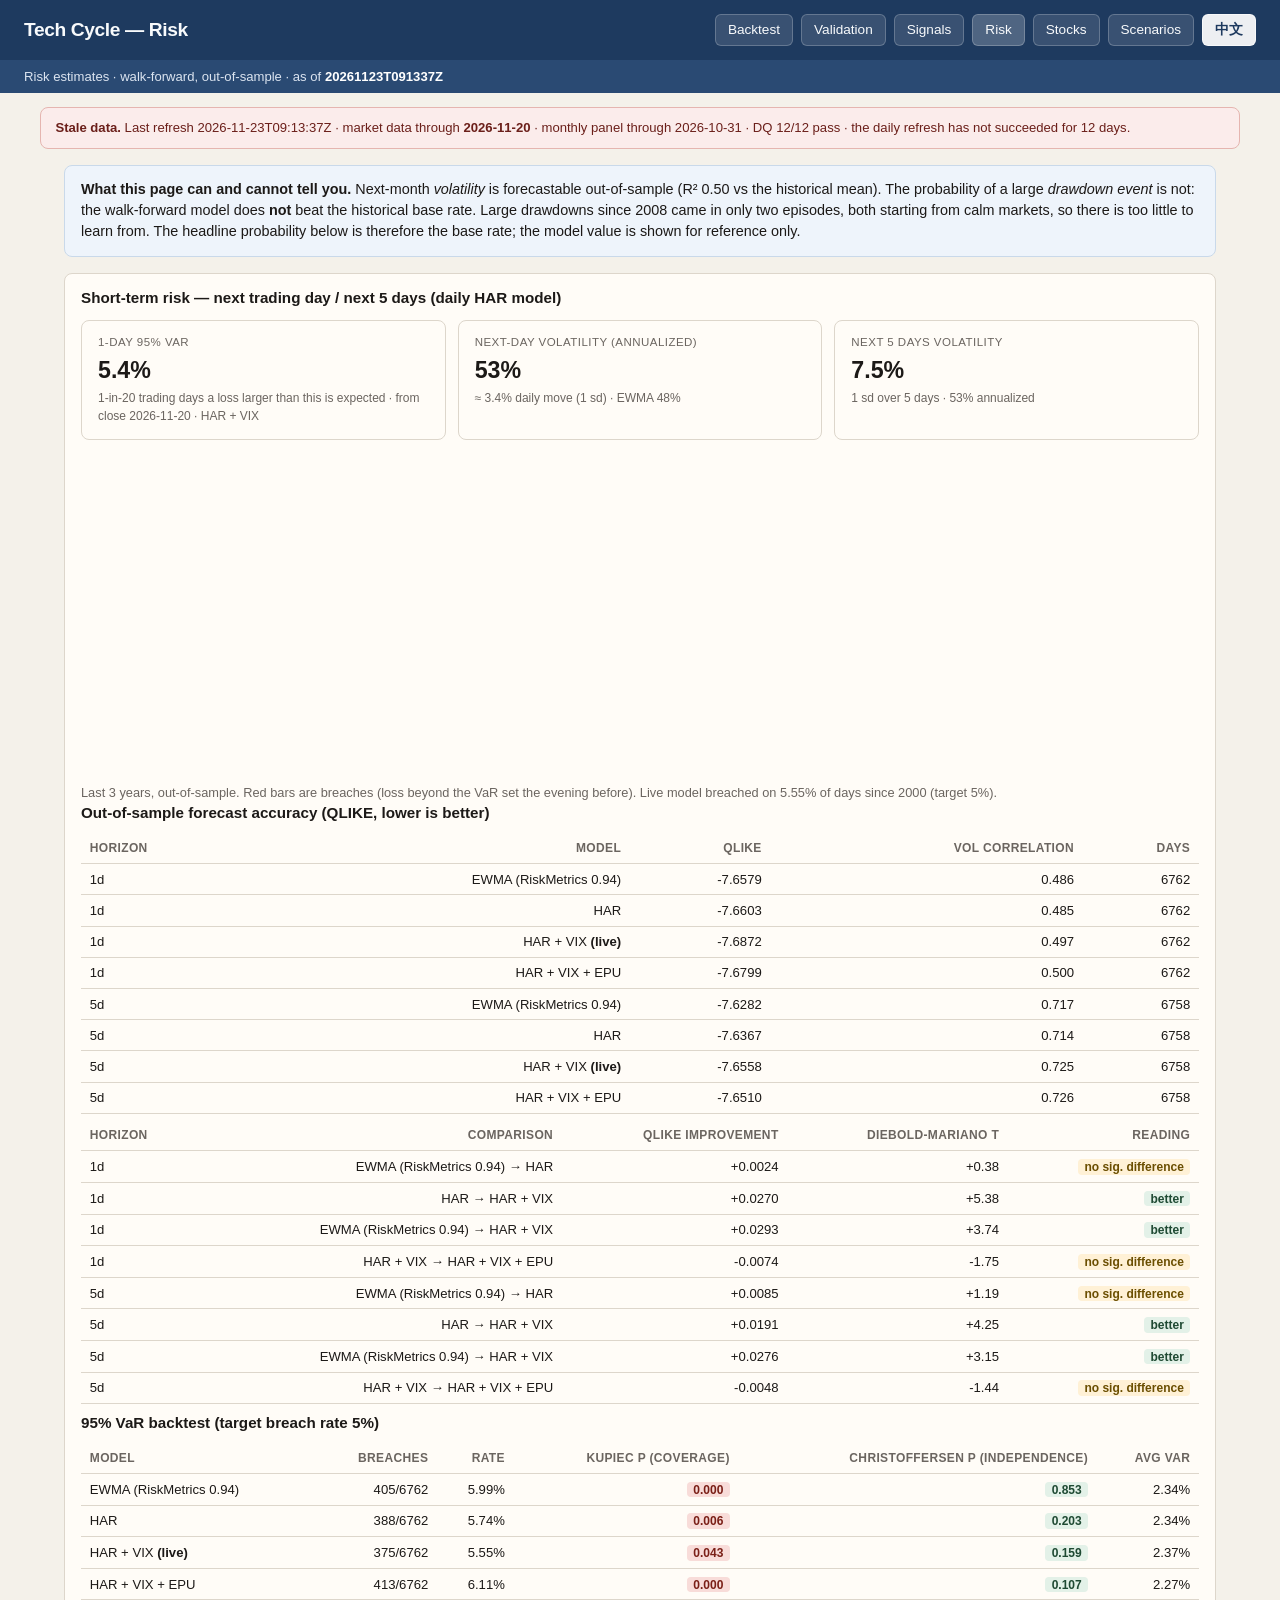
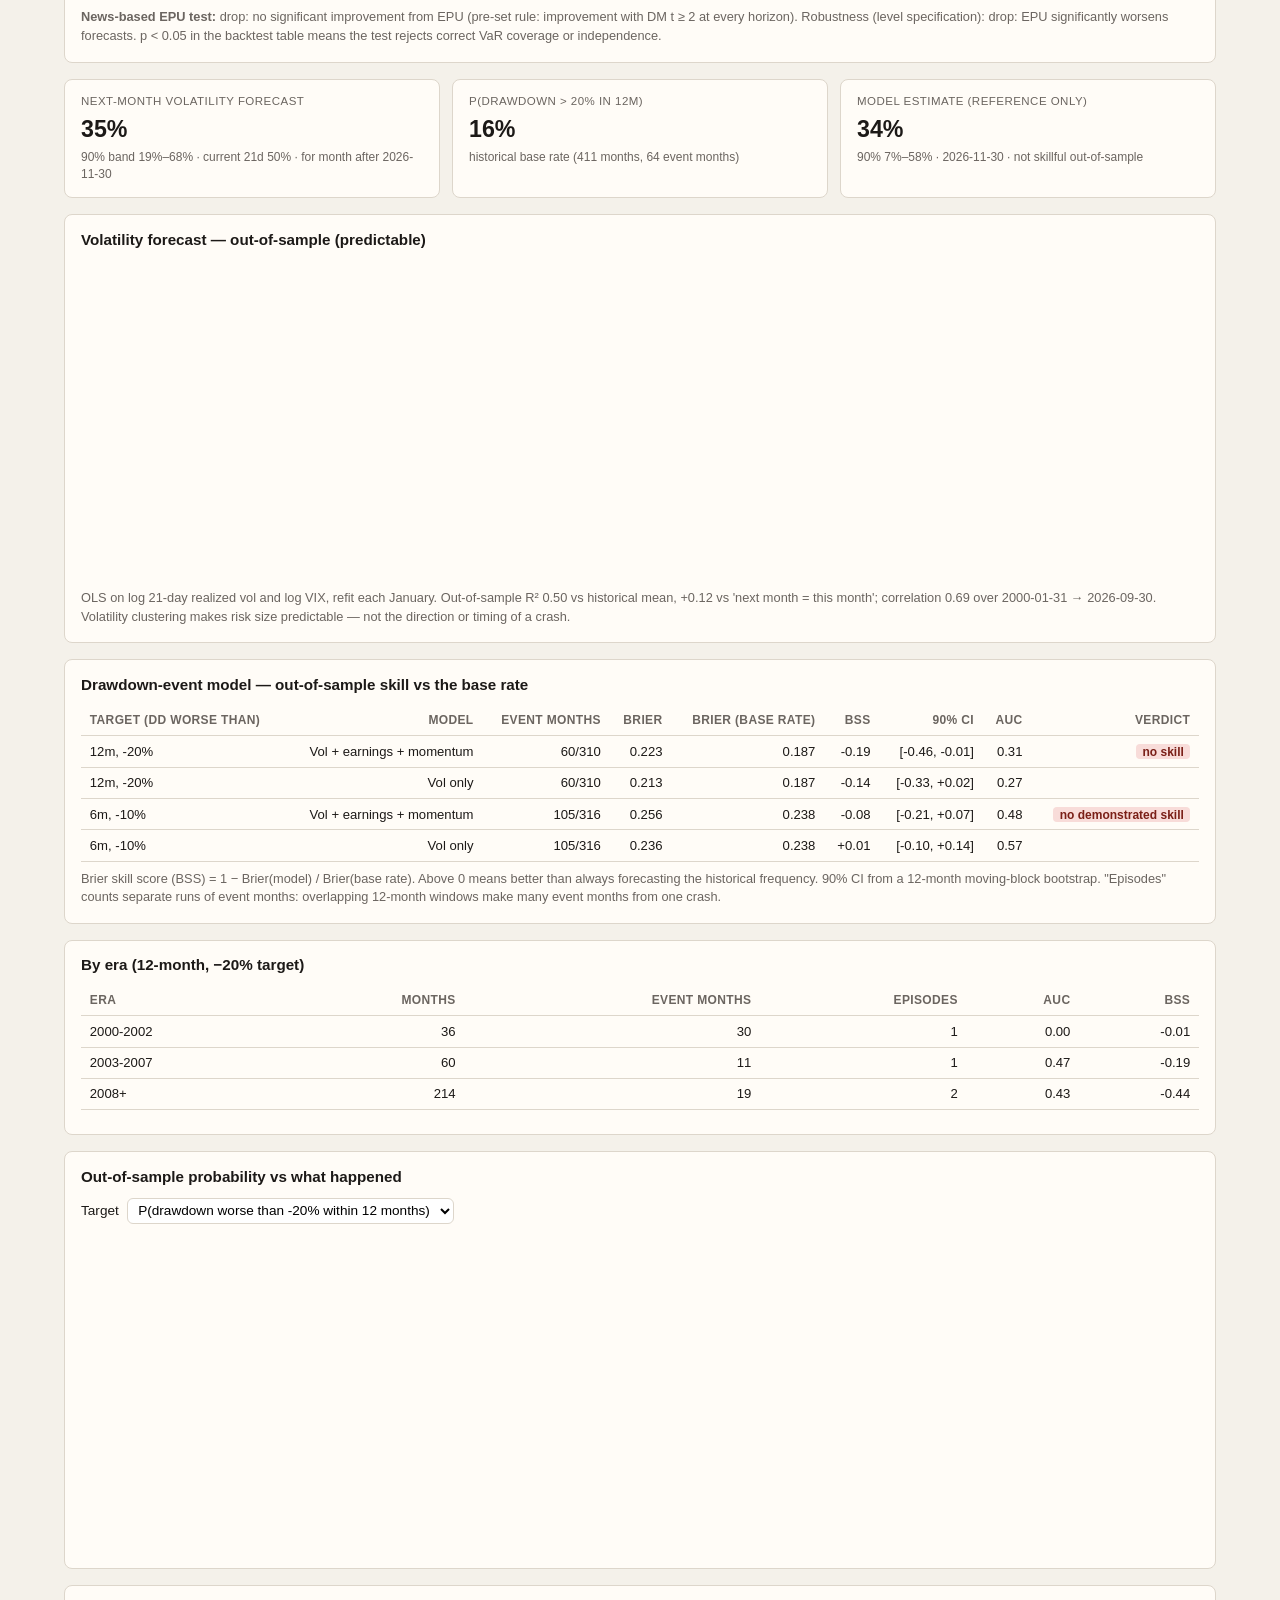
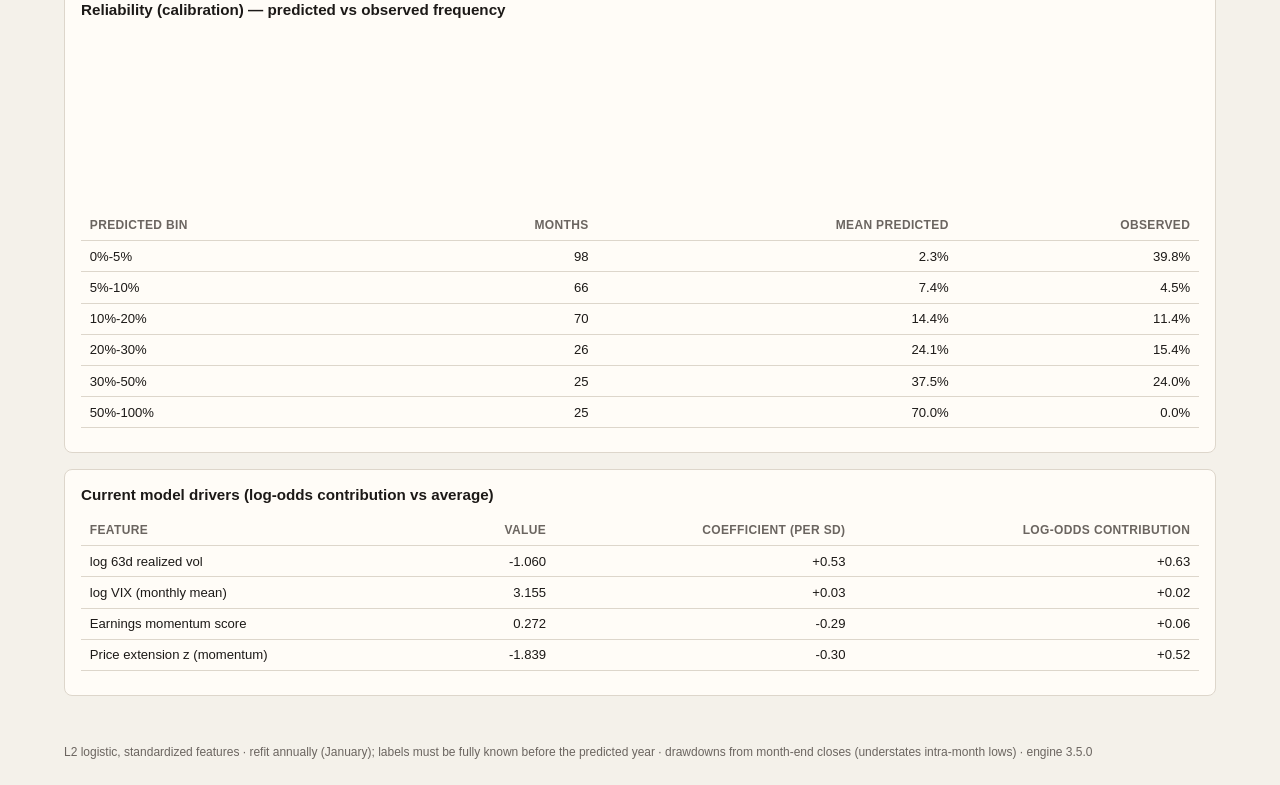
==== commit fe4f84ee: "Fix market VaR under-coverage: quantile from out-of-sample residuals The FHS quantile came from in-s" ====
--- a/risk.html
+++ b/risk.html
@@ -39,6 +39,7 @@
       <div class="table-wrap"><table id="stDmTable"></table></div>
       <h2 data-i18n="risk.st.bt.h2"></h2>
       <div class="table-wrap"><table id="stBtTable"></table></div>
+      <p class="note" id="qNote"></p>
       <p class="note" id="epuNote"></p>
     </section>
 
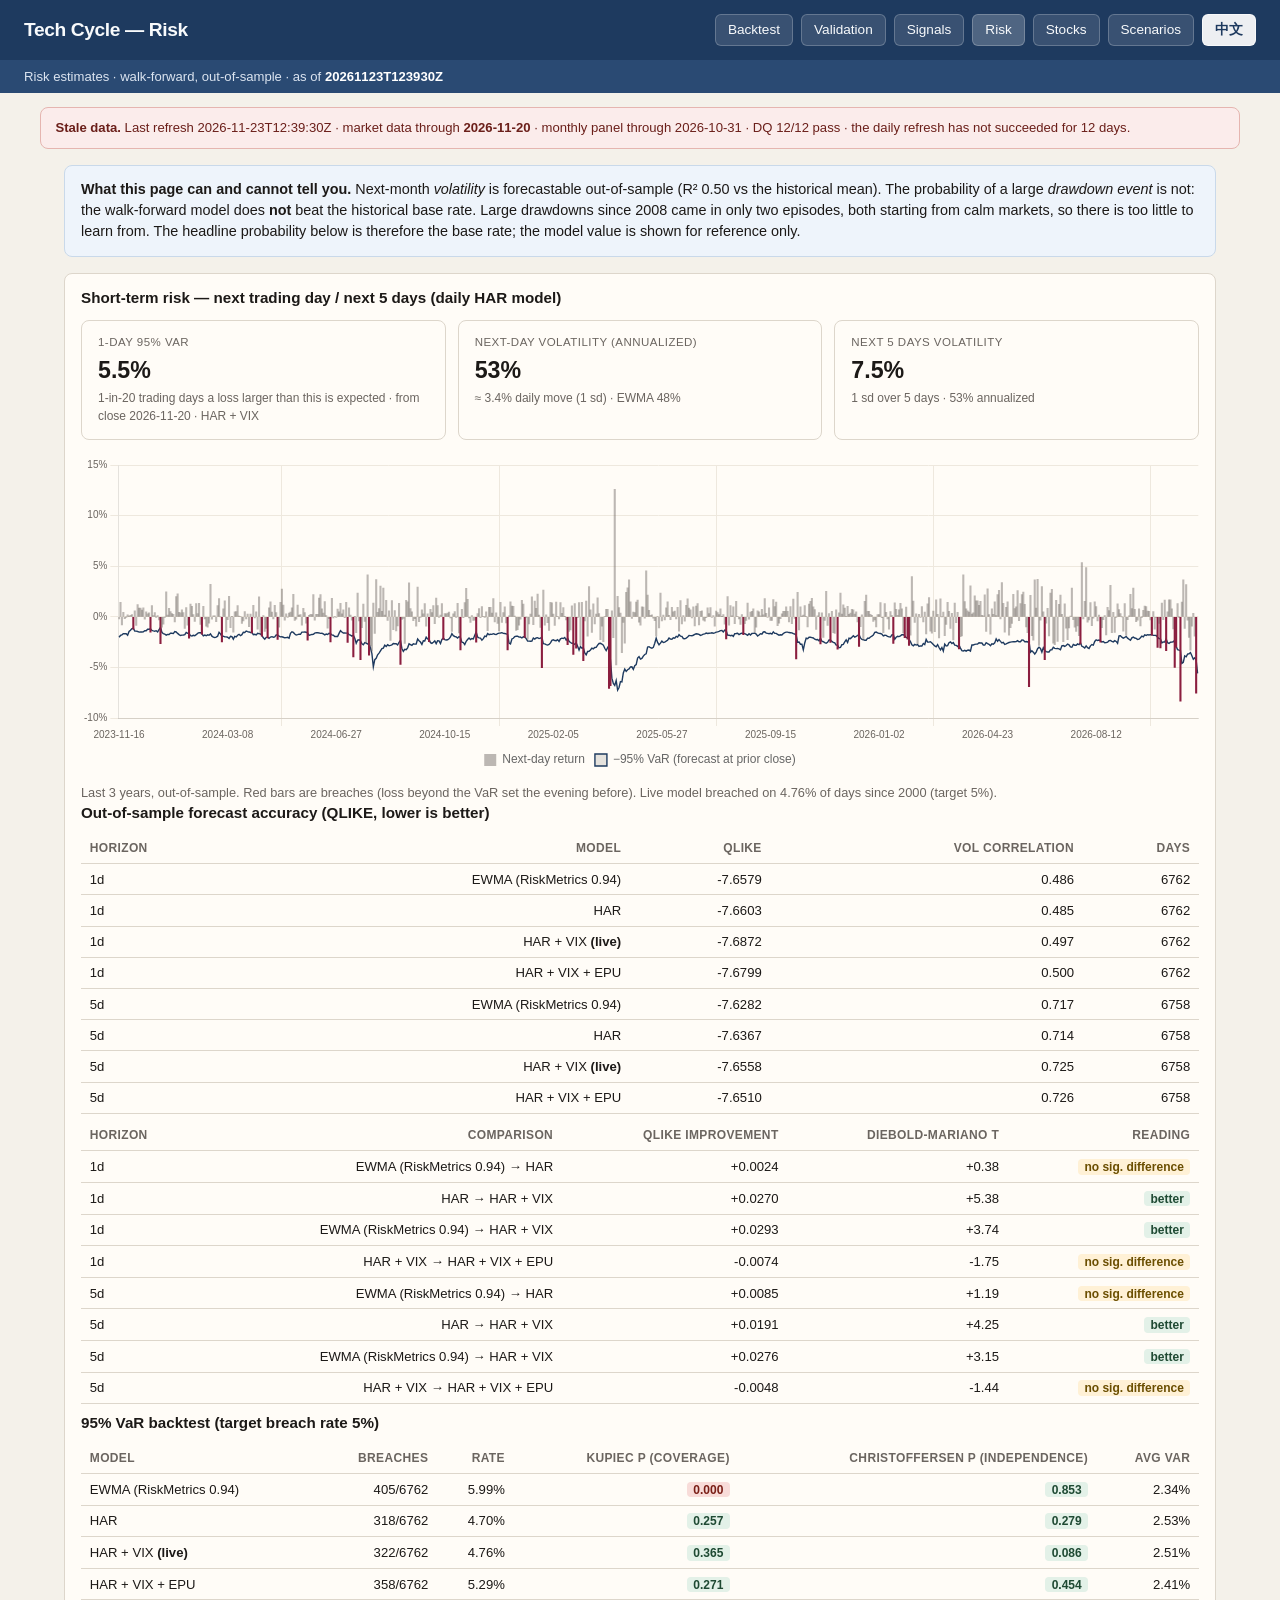
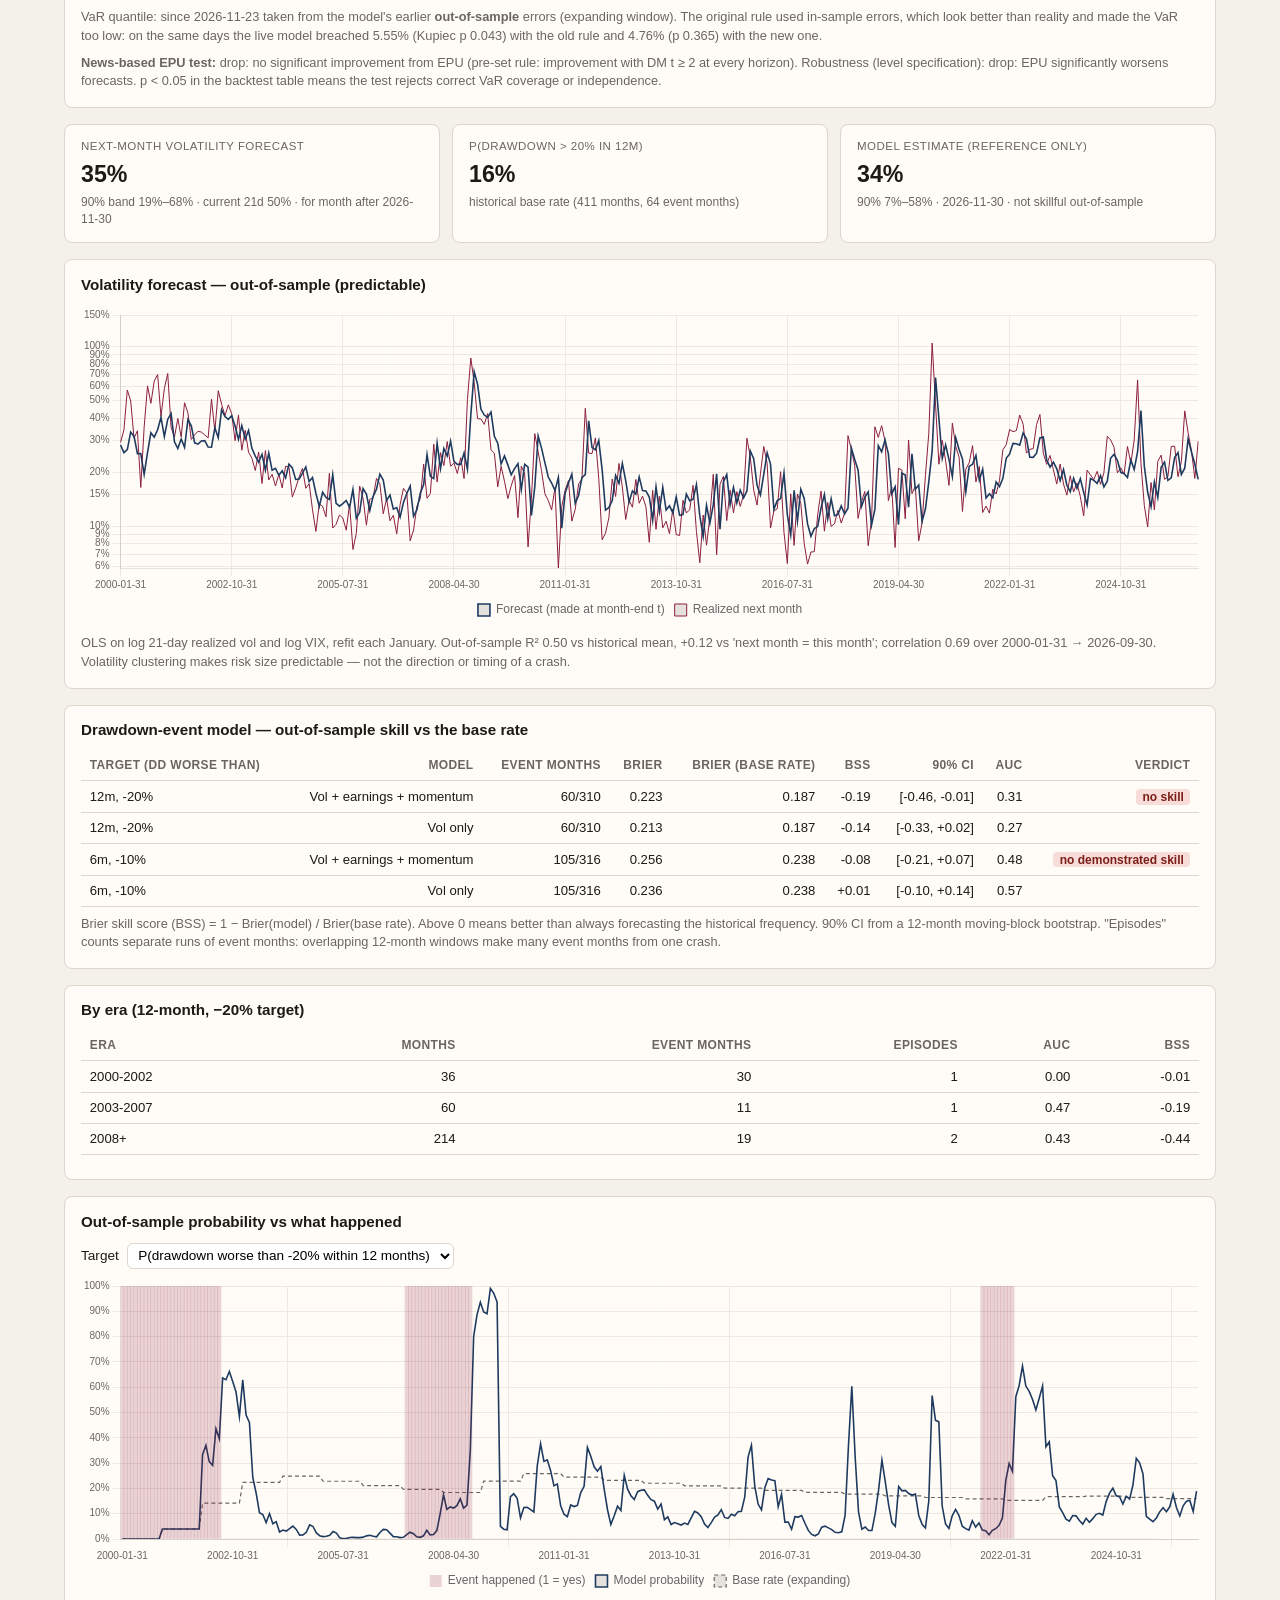
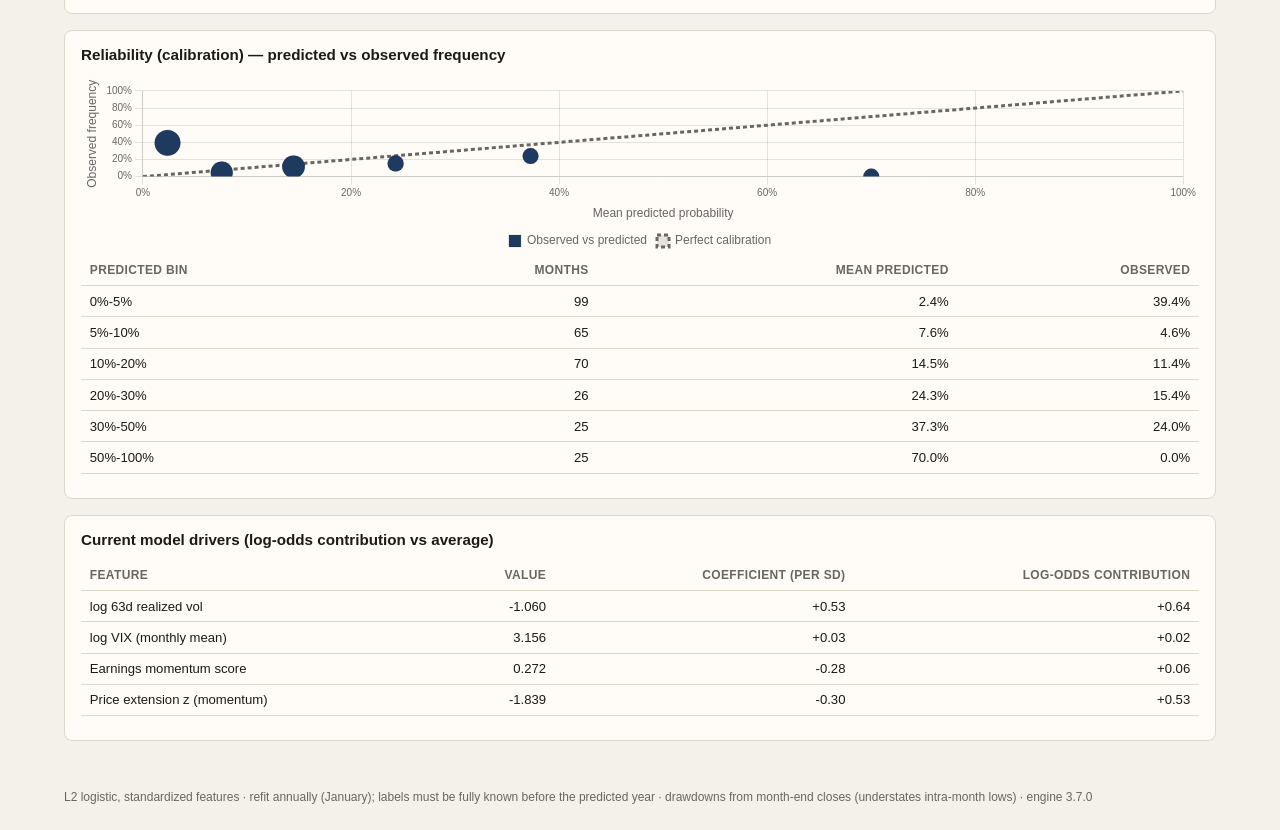
==== commit fca77f96: "Fix minor review findings (review round 4) - Sortino: standard downside deviation over all months. -" ====
--- a/risk.html
+++ b/risk.html
@@ -2,6 +2,7 @@
 <html lang="en">
 <head>
   <meta charset="utf-8" />
+  <meta http-equiv="Content-Security-Policy" content="default-src 'self'; script-src 'self'; style-src 'self' 'unsafe-inline'; img-src 'self' data:; connect-src 'self'; font-src 'self'; object-src 'none'; base-uri 'self'; form-action 'none'" />
   <meta name="viewport" content="width=device-width, initial-scale=1" />
   <title>Tech Cycle — Risk</title>
   <link rel="stylesheet" href="css/app.css" />
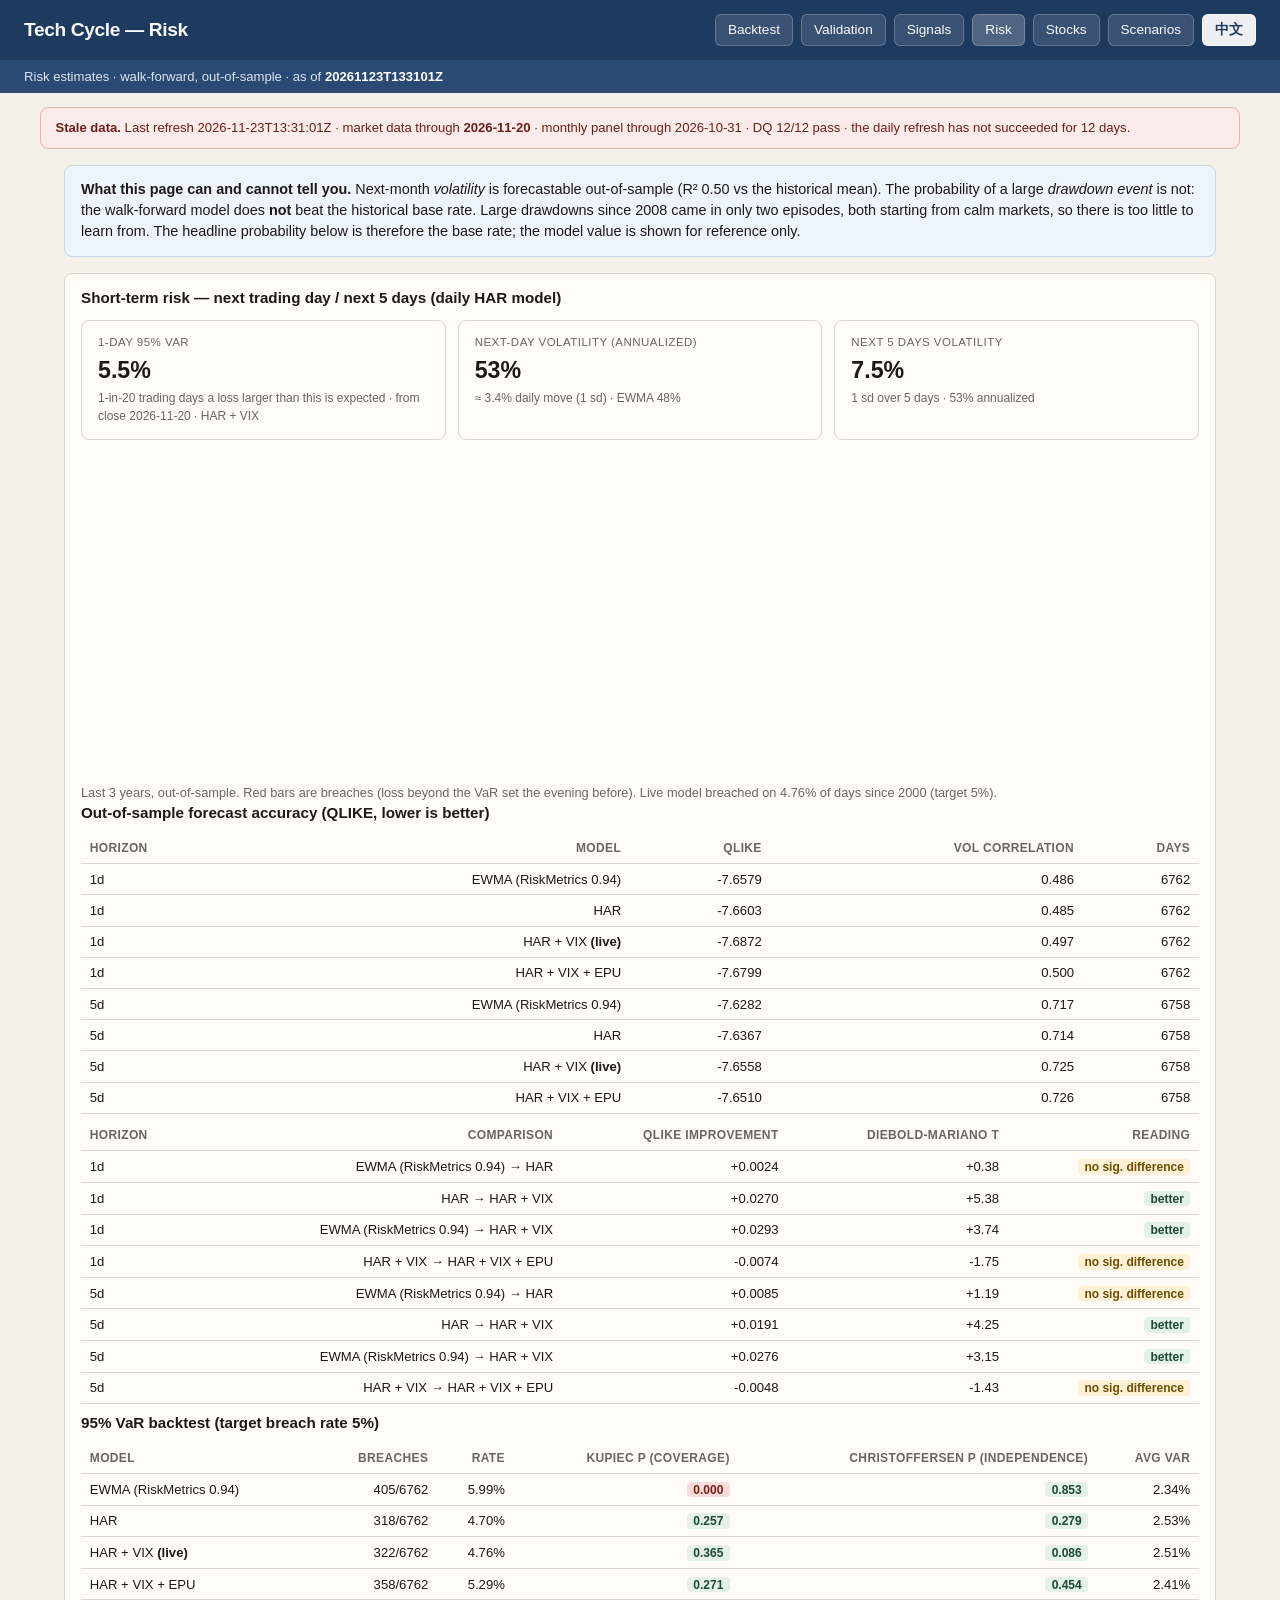
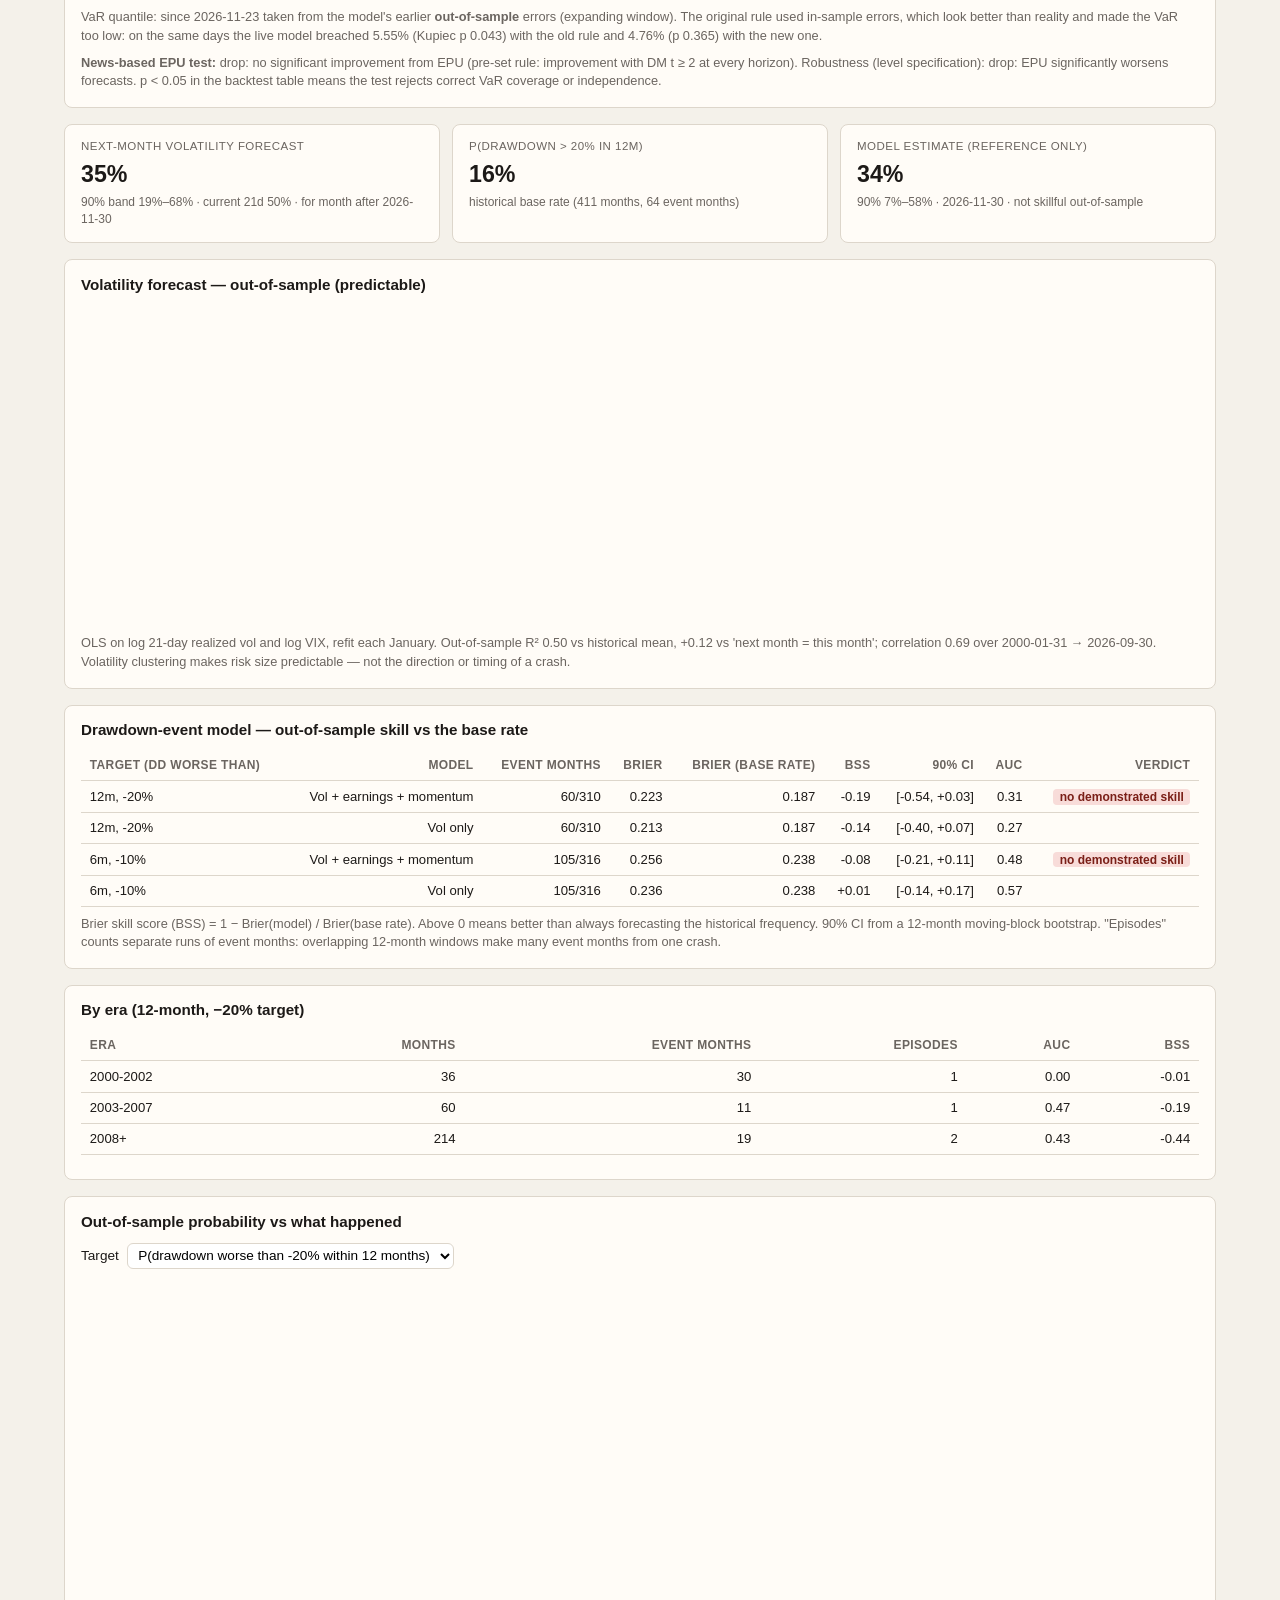
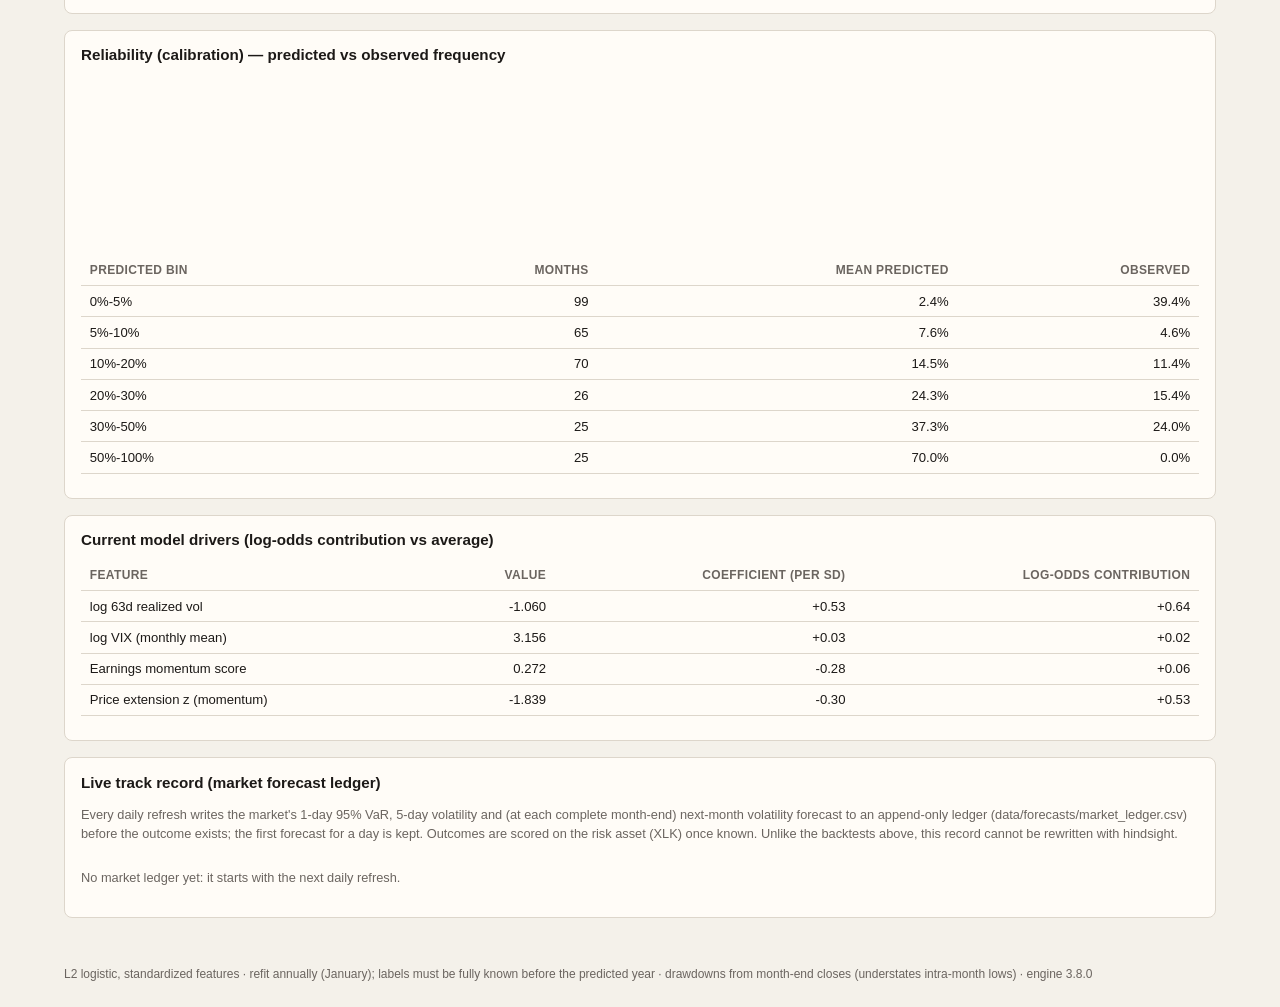
==== commit 4ce14a8c: "Add live forecast ledger for market risk numbers Market 1-day VaR, 5-day volatility and next-month v" ====
--- a/risk.html
+++ b/risk.html
@@ -83,6 +83,12 @@
       <h2 data-i18n="risk.drv.h2"></h2>
       <div class="table-wrap"><table id="drvTable"></table></div>
     </section>
+    <section class="panel" id="mlive">
+      <h2 data-i18n="risk.live.h2">Live track record (market forecast ledger)</h2>
+      <p class="muted small" data-i18n="risk.live.intro"></p>
+      <div class="table-wrap"><table id="mliveTable"></table></div>
+      <p class="muted small" id="mlive-note"></p>
+    </section>
   </main>
 
   <footer id="footer" data-i18n="common.loading">Loading…</footer>
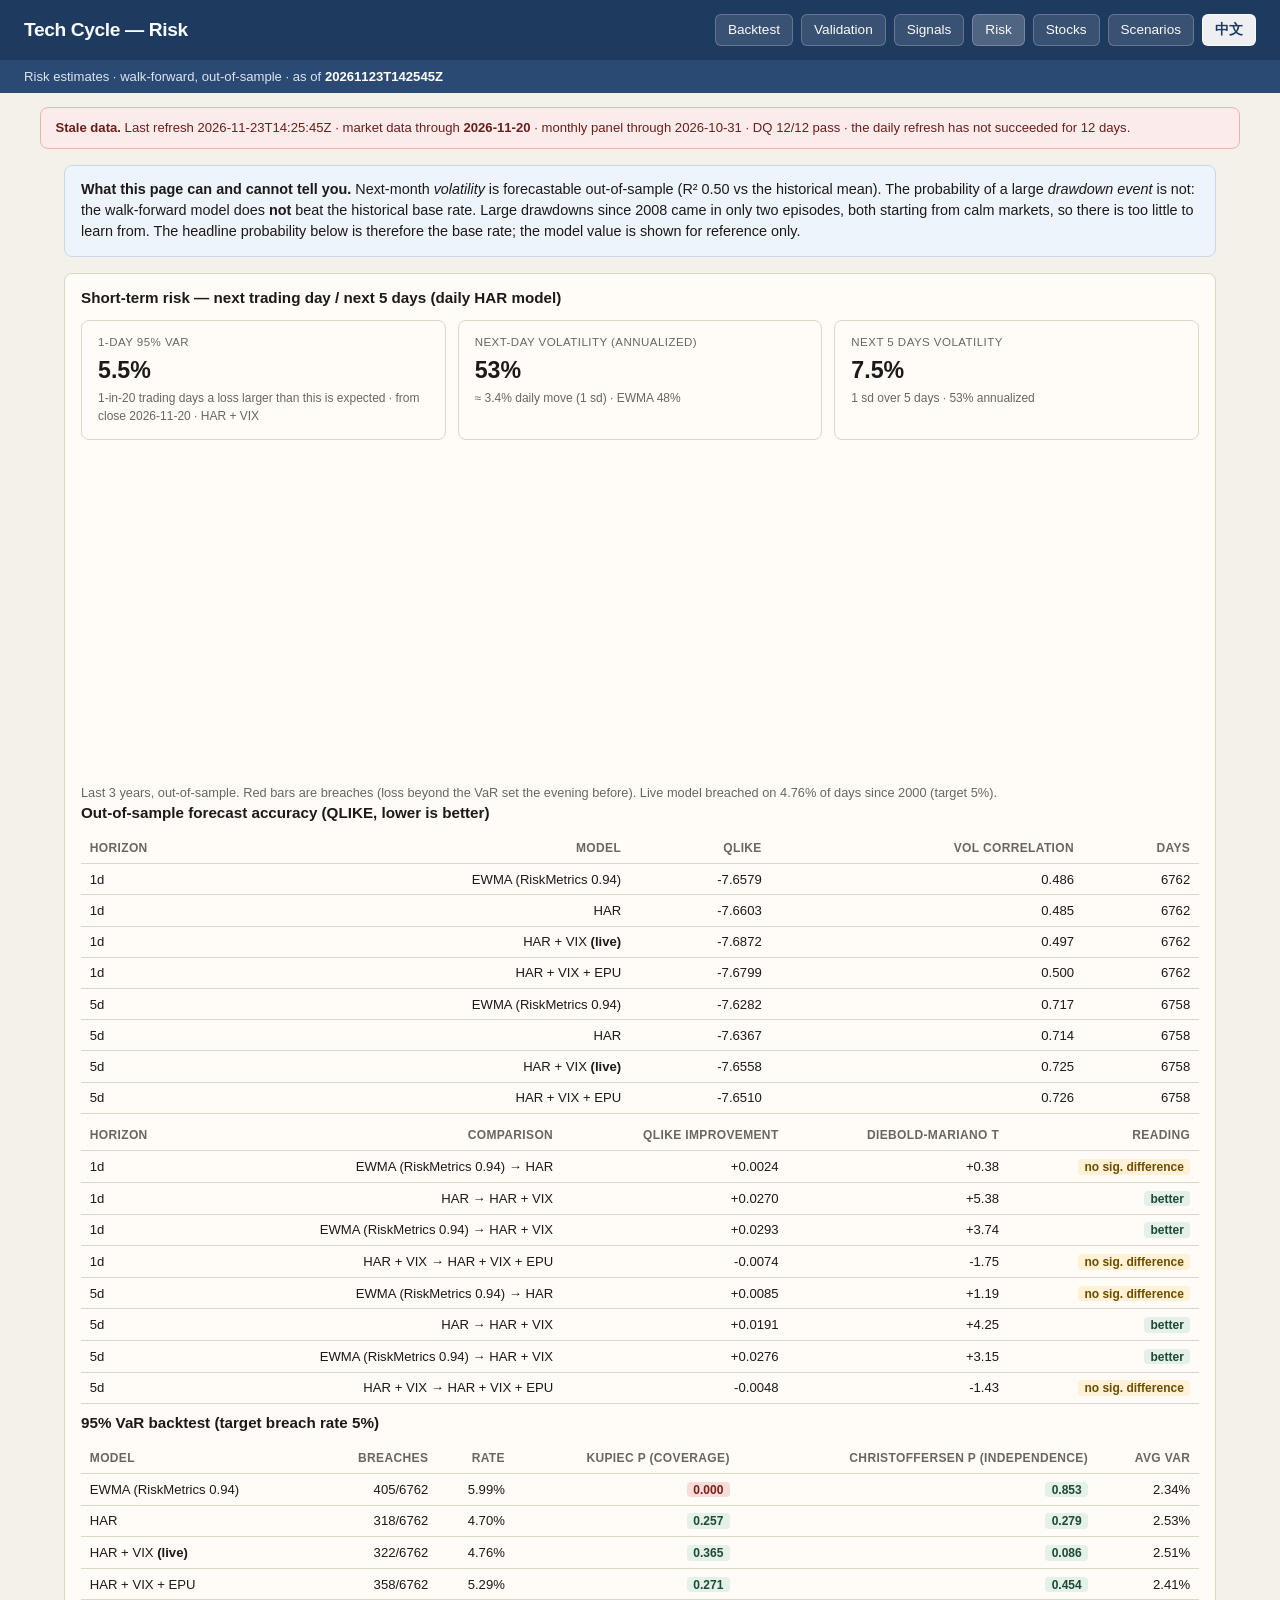
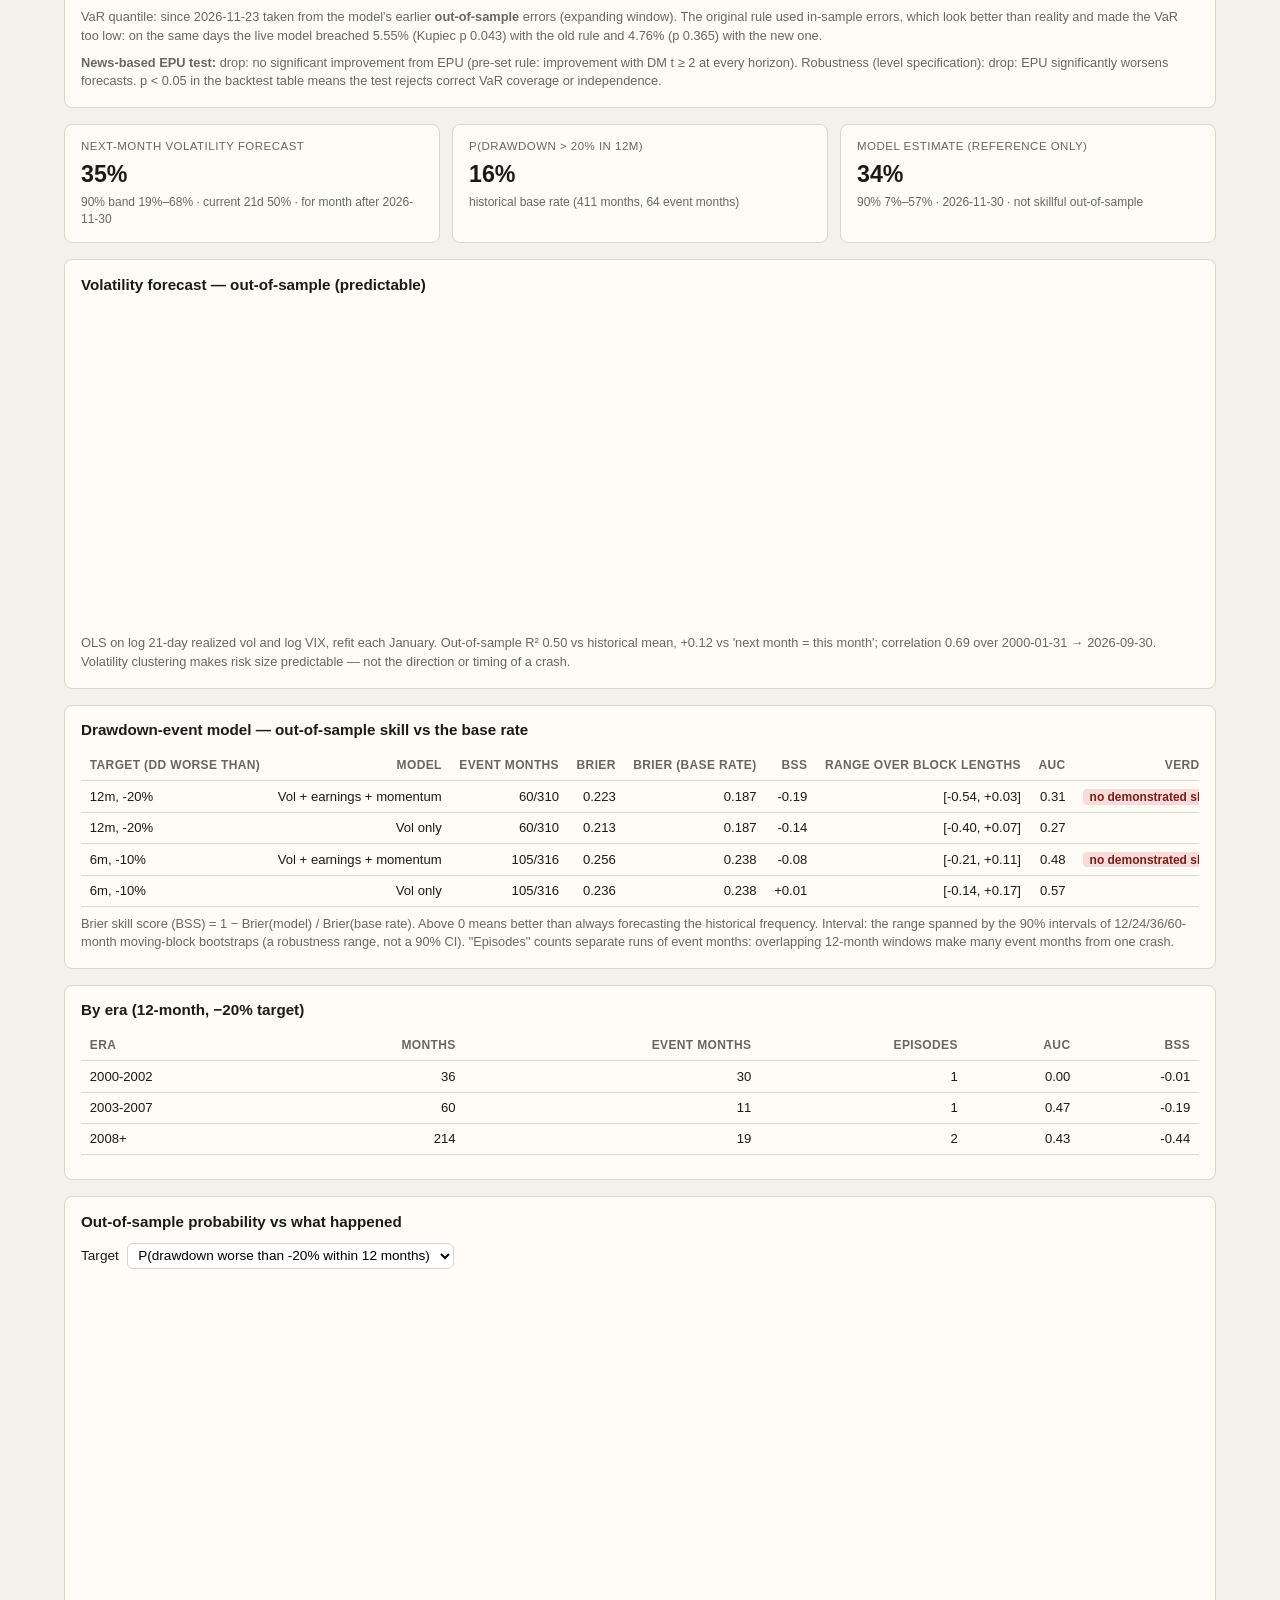
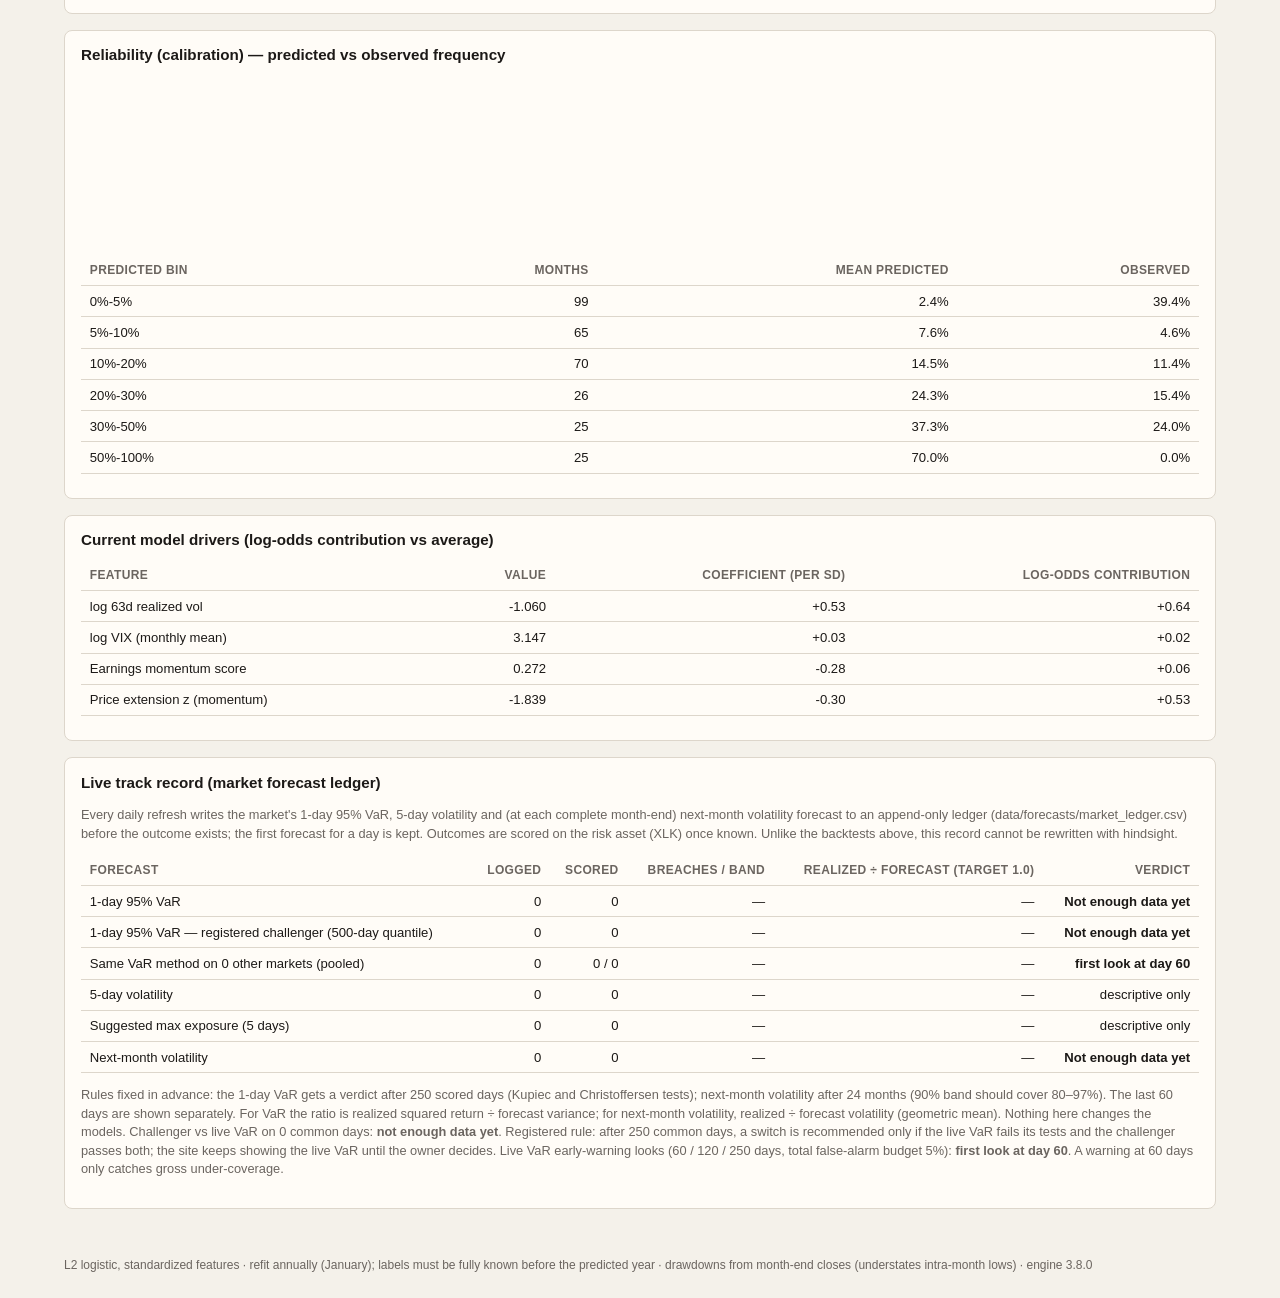
==== commit 7e2fa15d: "Add the volatility exposure cap, risk alerts and their first results - exposure.py: suggested maximu" ====
--- a/risk.html
+++ b/risk.html
@@ -83,6 +83,15 @@
       <h2 data-i18n="risk.drv.h2"></h2>
       <div class="table-wrap"><table id="drvTable"></table></div>
     </section>
+    <section class="panel" id="expo" hidden>
+      <h2 data-i18n="risk.cap.h2">Suggested maximum exposure (volatility cap)</h2>
+      <p id="expo-now"></p>
+      <p class="muted small" data-i18n="risk.cap.rule"></p>
+      <div class="table-wrap"><table id="expoTable"></table></div>
+      <p class="muted small" id="expo-stab"></p>
+      <h3 data-i18n="risk.alerts.h3">Recent alerts</h3>
+      <ul id="alertList" class="small"></ul>
+    </section>
     <section class="panel" id="mlive">
       <h2 data-i18n="risk.live.h2">Live track record (market forecast ledger)</h2>
       <p class="muted small" data-i18n="risk.live.intro"></p>
